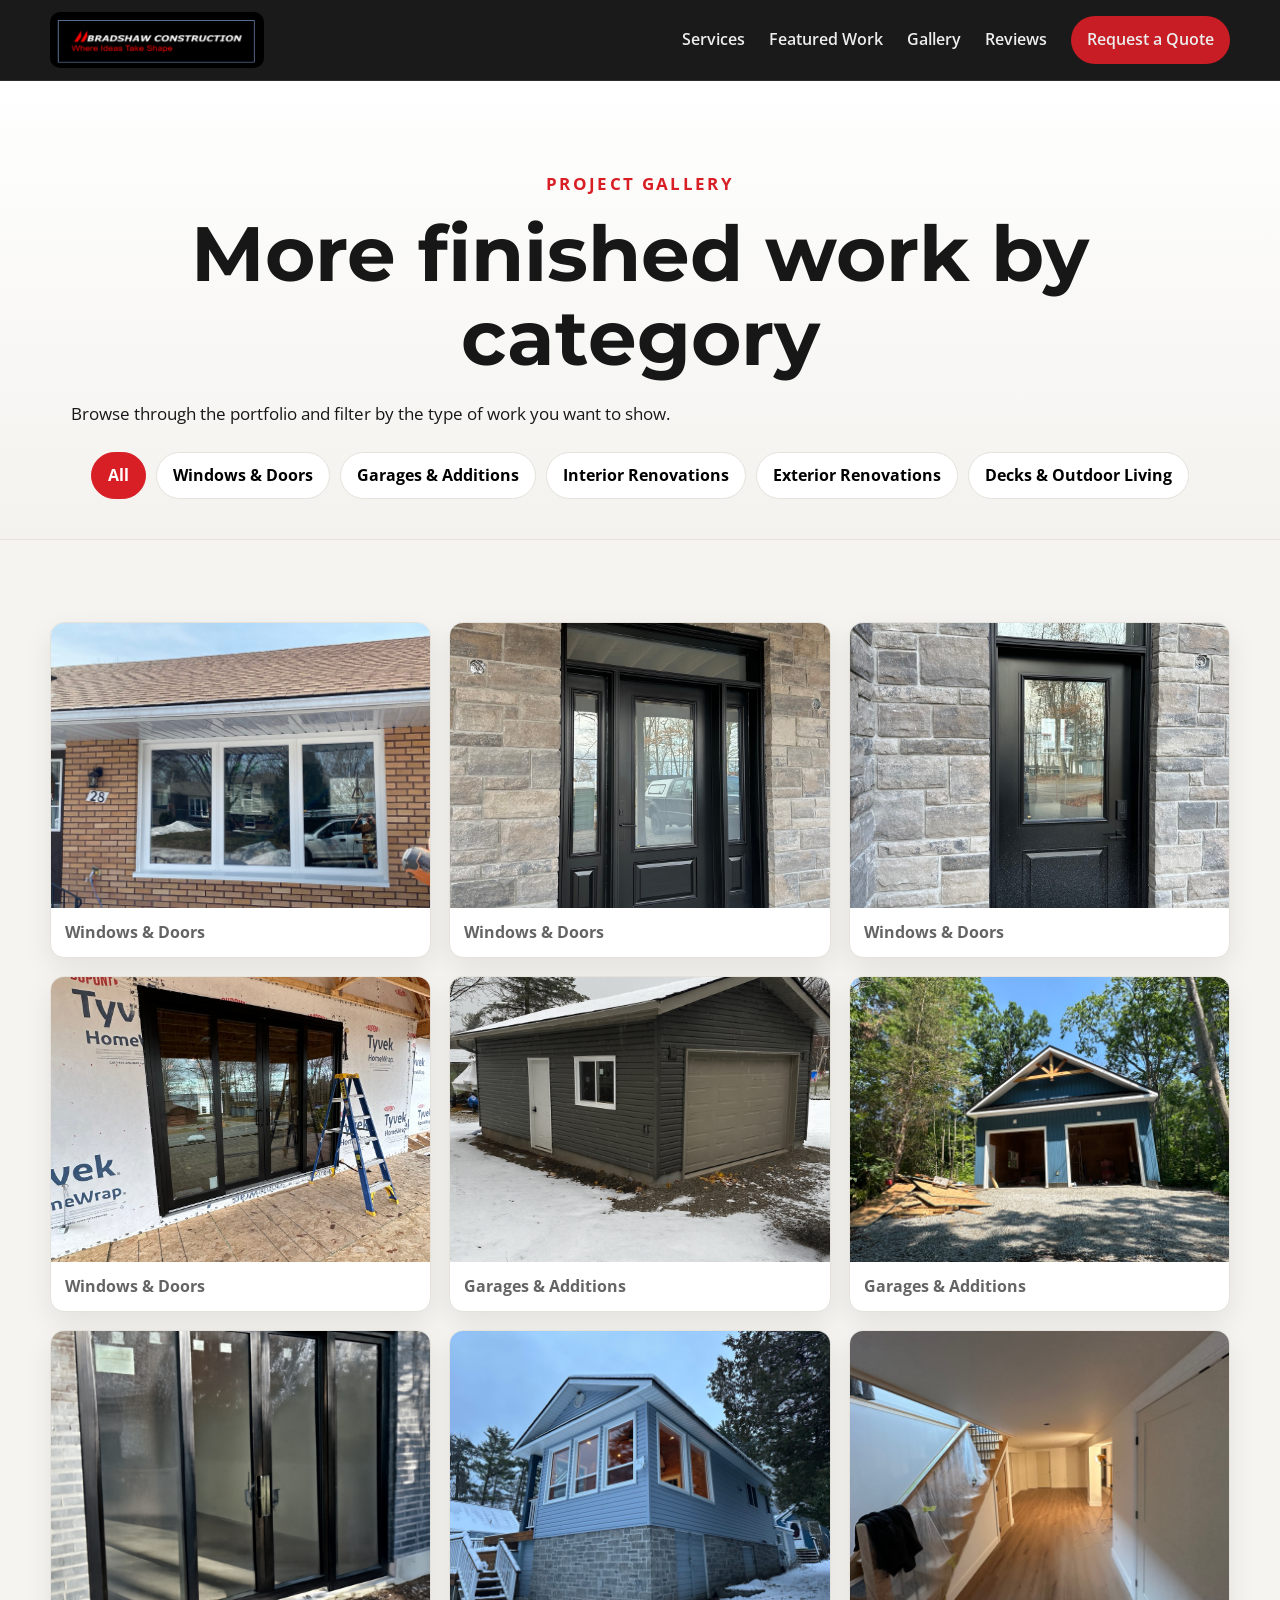
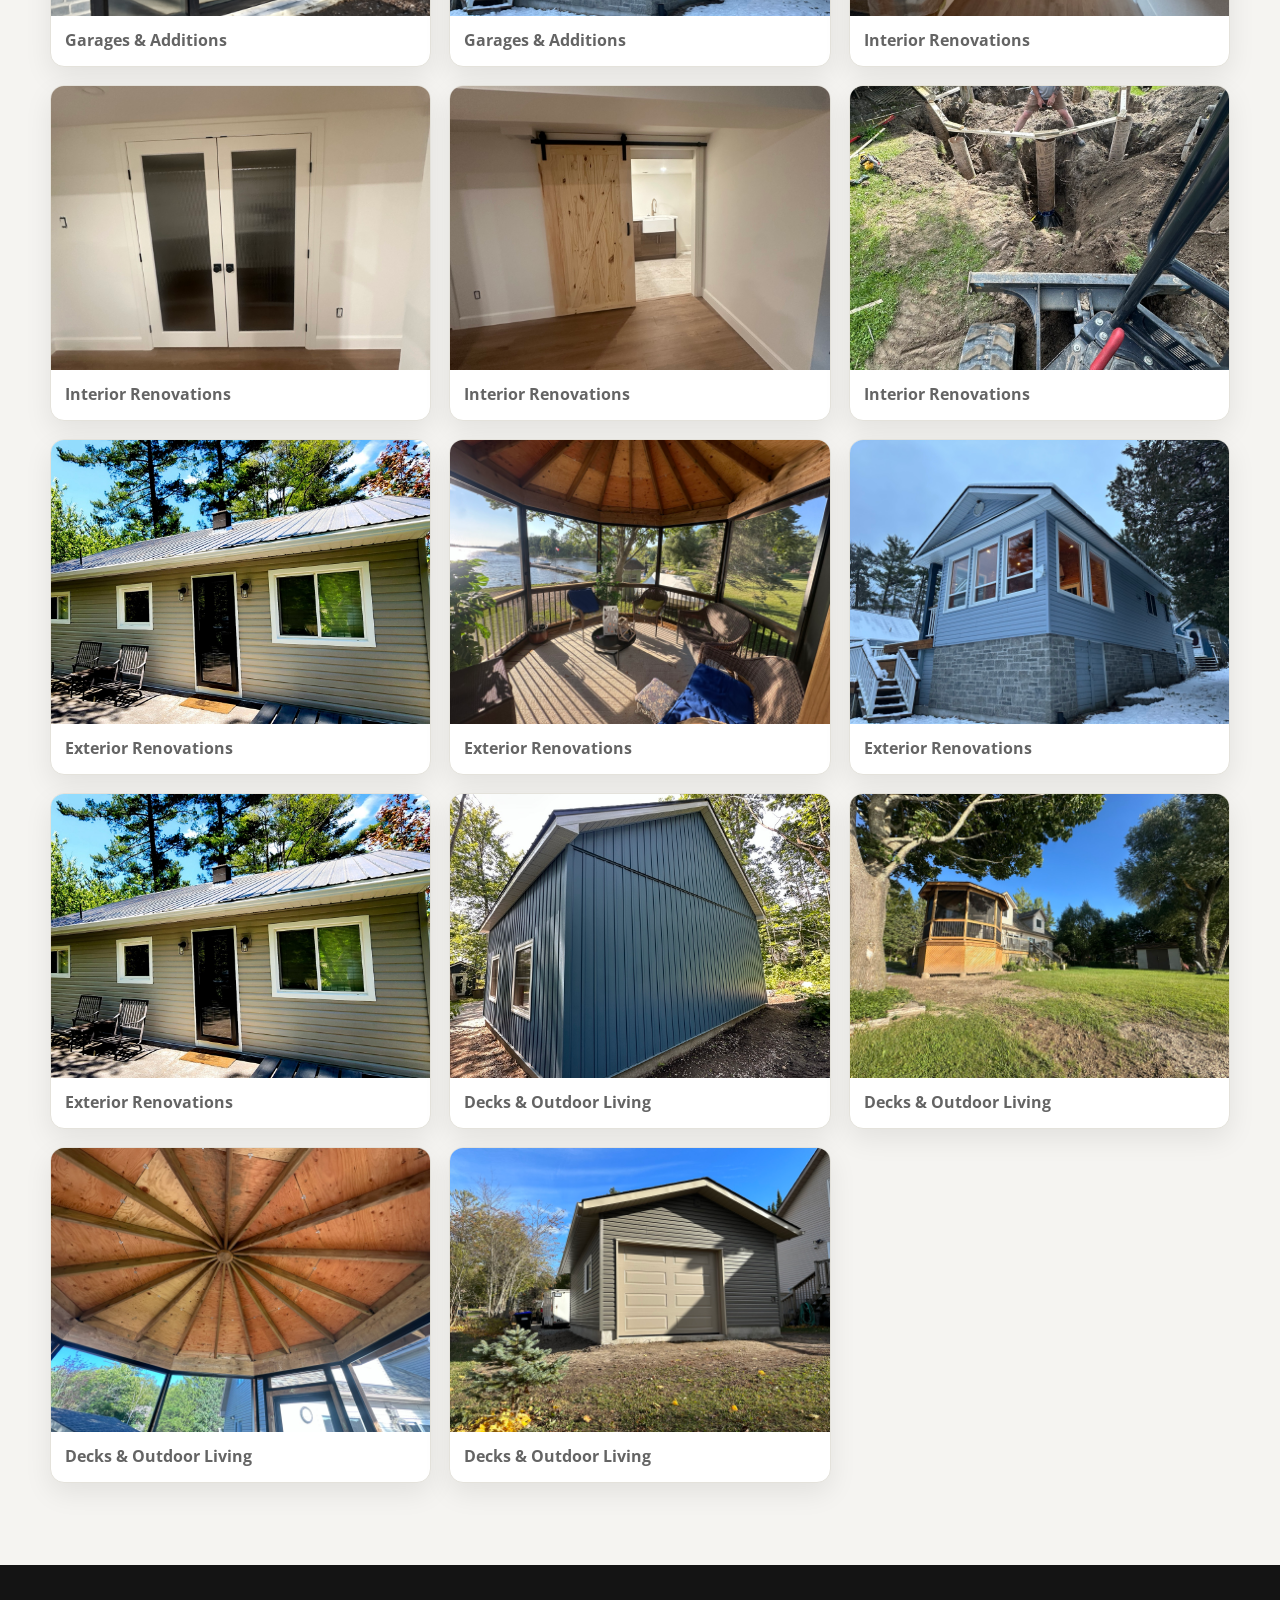
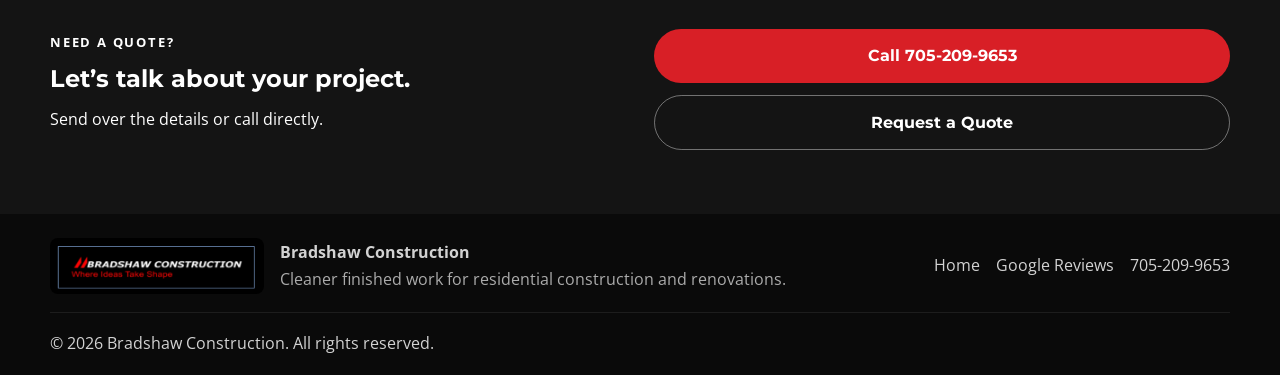
==== gallery.html @ 81f3cb14 "add website files" ====
<!DOCTYPE html>
<html lang="en">
<head>
  <meta charset="UTF-8" />
  <meta name="viewport" content="width=device-width, initial-scale=1.0" />
  <meta name="description" content="Bradshaw Construction photo gallery." />
  <title>Bradshaw Construction | Project Gallery</title>
  <link rel="preconnect" href="https://fonts.googleapis.com">
  <link rel="preconnect" href="https://fonts.gstatic.com" crossorigin>
  <link href="https://fonts.googleapis.com/css2?family=Montserrat:wght@500;600;700;800&family=Open+Sans:wght@400;600;700&display=swap" rel="stylesheet">
  <link rel="stylesheet" href="styles.css" />
</head>
<body>
  <header class="site-header" id="top">
    <div class="container nav-wrap">
      <a class="brand" href="index.html#top" aria-label="Bradshaw Construction home">
        <img src="assets/images/logo_dark.jpg" alt="Bradshaw Construction logo" />
      </a>
      <button class="menu-toggle" aria-label="Toggle menu">☰</button>
      <nav class="nav-links">
        <a href="index.html#services">Services</a>
        <a href="index.html#featured">Featured Work</a>
        <a href="gallery.html">Gallery</a>
        <a href="index.html#reviews">Reviews</a>
        <a href="index.html#contact" class="nav-cta">Request a Quote</a>
      </nav>
    </div>
  </header>

  <main>
    <section class="page-hero">
      <div class="container page-hero-content">
        <p class="eyebrow dark">Project Gallery</p>
        <h1>More finished work by category</h1>
        <p>Browse through the portfolio and filter by the type of work you want to show.</p>
        <div class="filter-bar">
          <button class="filter-btn active" data-filter="all">All</button>
          <button class="filter-btn" data-filter="windows-doors">Windows & Doors</button>
          <button class="filter-btn" data-filter="garages-additions">Garages & Additions</button>
          <button class="filter-btn" data-filter="interior-renovations">Interior Renovations</button>
          <button class="filter-btn" data-filter="exterior-renovations">Exterior Renovations</button>
          <button class="filter-btn" data-filter="decks">Decks & Outdoor Living</button>
        </div>
      </div>
    </section>

    <section class="section gallery-page-section">
      <div class="container">
        <div class="gallery-page-grid">
          <figure class="gallery-card" id="windows-doors" data-category="windows-doors"><img src="assets/images/wd_window.jpg" alt="Window project" /><figcaption>Windows & Doors</figcaption></figure>
          <figure class="gallery-card" data-category="windows-doors"><img src="assets/images/wd_entry.jpg" alt="Entry door project" /><figcaption>Windows & Doors</figcaption></figure>
          <figure class="gallery-card" data-category="windows-doors"><img src="assets/images/wd_side_door.jpg" alt="Side door project" /><figcaption>Windows & Doors</figcaption></figure>
          <figure class="gallery-card" data-category="windows-doors"><img src="assets/images/wd_slider.jpg" alt="Slider door project" /><figcaption>Windows & Doors</figcaption></figure>

          <figure class="gallery-card" id="garages-additions" data-category="garages-additions"><img src="assets/images/ga_garage_snow.jpg" alt="Detached garage in winter" /><figcaption>Garages & Additions</figcaption></figure>
          <figure class="gallery-card" data-category="garages-additions"><img src="assets/images/ga_blue_garage.jpg" alt="Blue garage" /><figcaption>Garages & Additions</figcaption></figure>
          <figure class="gallery-card" data-category="garages-additions"><img src="assets/images/ga_garage_front.jpg" alt="Garage front" /><figcaption>Garages & Additions</figcaption></figure>
          <figure class="gallery-card" data-category="garages-additions"><img src="assets/images/ga_addition.jpg" alt="Finished addition" /><figcaption>Garages & Additions</figcaption></figure>

          <figure class="gallery-card" id="interior-renovations" data-category="interior-renovations"><img src="assets/images/ir_hallway.jpg" alt="Finished hallway" /><figcaption>Interior Renovations</figcaption></figure>
          <figure class="gallery-card" data-category="interior-renovations"><img src="assets/images/ir_understairs.jpg" alt="Understairs detail" /><figcaption>Interior Renovations</figcaption></figure>
          <figure class="gallery-card" data-category="interior-renovations"><img src="assets/images/ir_barn_door.jpg" alt="Barn door" /><figcaption>Interior Renovations</figcaption></figure>
          <figure class="gallery-card" data-category="interior-renovations"><img src="assets/images/ir_french_doors.jpg" alt="French doors" /><figcaption>Interior Renovations</figcaption></figure>

          <figure class="gallery-card" id="exterior-renovations" data-category="exterior-renovations"><img src="assets/images/er_cottage.jpg" alt="Exterior cottage project" /><figcaption>Exterior Renovations</figcaption></figure>
          <figure class="gallery-card" data-category="exterior-renovations"><img src="assets/images/er_lakehouse.jpg" alt="Lakehouse exterior" /><figcaption>Exterior Renovations</figcaption></figure>
          <figure class="gallery-card" data-category="exterior-renovations"><img src="assets/images/er_sunroom.jpg" alt="Sunroom or addition" /><figcaption>Exterior Renovations</figcaption></figure>
          <figure class="gallery-card" data-category="exterior-renovations"><img src="assets/images/er_finished_exterior.jpg" alt="Finished exterior project" /><figcaption>Exterior Renovations</figcaption></figure>

          <figure class="gallery-card" id="decks" data-category="decks"><img src="assets/images/deck_backyard.jpg" alt="Backyard deck" /><figcaption>Decks & Outdoor Living</figcaption></figure>
          <figure class="gallery-card" data-category="decks"><img src="assets/images/deck_gazebo_view.jpg" alt="Gazebo view" /><figcaption>Decks & Outdoor Living</figcaption></figure>
          <figure class="gallery-card" data-category="decks"><img src="assets/images/deck_gazebo_door.jpg" alt="Gazebo detail" /><figcaption>Decks & Outdoor Living</figcaption></figure>
          <figure class="gallery-card" data-category="decks"><img src="assets/images/deck_big_deck.jpg" alt="Large deck" /><figcaption>Decks & Outdoor Living</figcaption></figure>
        </div>
      </div>
    </section>

    <section class="cta-section compact">
      <div class="container contact-grid">
        <div>
          <p class="eyebrow">Need a quote?</p>
          <h2>Let’s talk about your project.</h2>
          <p>Send over the details or call directly.</p>
        </div>
        <div class="cta-card-simple">
          <a class="btn btn-primary full" href="tel:+17052099653">Call 705-209-9653</a>
          <a class="btn btn-outline full dark-outline" href="index.html#contact">Request a Quote</a>
        </div>
      </div>
    </section>
  </main>

  <div class="lightbox" id="lightbox" aria-hidden="true">
    <button class="lightbox-close" aria-label="Close image">×</button>
    <img class="lightbox-image" src="" alt="Expanded gallery image" />
  </div>

  <footer>
    <div class="container footer-wrap">
      <div class="footer-branding">
        <img class="footer-logo" src="assets/images/logo_dark.jpg" alt="Bradshaw Construction logo" />
        <div>
          <strong>Bradshaw Construction</strong>
          <p>Cleaner finished work for residential construction and renovations.</p>
        </div>
      </div>
      <div class="footer-links">
        <a href="index.html">Home</a>
        <a target="_blank" rel="noopener" href="https://g.page/r/CT6-8Oa7qsk0EAE/review">Google Reviews</a>
        <a href="tel:+17052099653">705-209-9653</a>
      </div>
    </div>
    <div class="container footer-bottom">
      <p>© <span id="year"></span> Bradshaw Construction. All rights reserved.</p>
    </div>
  </footer>

  <script src="script.js"></script>
</body>
</html>
---- styles.css ----
:root {
  --bg: #f5f4f1;
  --surface: #ffffff;
  --surface-2: #f0efeb;
  --text: #171717;
  --muted: #646464;
  --dark: #111111;
  --red: #d81f26;
  --line: #e4e2db;
  --white: #ffffff;
  --shadow: 0 14px 35px rgba(0, 0, 0, 0.10);
  --shadow-soft: 0 10px 28px rgba(0, 0, 0, 0.08);
  --radius: 18px;
  --radius-sm: 14px;
}

* { box-sizing: border-box; }
html { scroll-behavior: smooth; }
body {
  margin: 0;
  font-family: 'Open Sans', sans-serif;
  color: var(--text);
  background: var(--bg);
  line-height: 1.6;
}
img { max-width: 100%; display: block; }
a { color: inherit; text-decoration: none; }
h1, h2, h3, h4 {
  font-family: 'Montserrat', sans-serif;
  line-height: 1.1;
  margin: 0 0 14px;
}
p { margin: 0 0 14px; }
.container {
  width: min(1180px, calc(100% - 32px));
  margin: 0 auto;
}
.site-header {
  position: sticky;
  top: 0;
  z-index: 20;
  background: rgba(12, 12, 12, 0.94);
  backdrop-filter: blur(10px);
  border-bottom: 1px solid rgba(255,255,255,0.08);
}
.nav-wrap {
  display: flex;
  align-items: center;
  justify-content: space-between;
  gap: 20px;
  padding: 12px 0;
}
.brand img {
  height: 56px;
  width: auto;
  border-radius: 10px;
}
.nav-links {
  display: flex;
  align-items: center;
  gap: 24px;
  color: #fff;
  font-weight: 600;
}
.nav-links a { opacity: 0.92; }
.nav-links a:hover { opacity: 1; }
.nav-cta {
  padding: 11px 16px;
  background: var(--red);
  border-radius: 999px;
}
.menu-toggle {
  display: none;
  background: transparent;
  border: 1px solid rgba(255,255,255,.25);
  color: #fff;
  border-radius: 10px;
  padding: 8px 10px;
  font-size: 20px;
}
.hero {
  position: relative;
  color: #fff;
  display: grid;
  align-items: center;
}
.premium-hero {
  min-height: 88vh;
  background: url('assets/images/hero_deck.jpg') center center / cover no-repeat;
}
.hero-overlay {
  position: absolute;
  inset: 0;
  background: linear-gradient(96deg, rgba(0,0,0,.84) 0%, rgba(0,0,0,.62) 46%, rgba(0,0,0,.28) 100%);
}
.hero-grid {
  position: relative;
  z-index: 1;
  padding: 90px 0;
}
.hero-grid.two-col {
  display: grid;
  grid-template-columns: 1.2fr .8fr;
  gap: 34px;
  align-items: center;
}
.hero-copy {
  max-width: 680px;
}
.eyebrow {
  display: inline-block;
  letter-spacing: 0.14em;
  text-transform: uppercase;
  font-size: 0.8rem;
  font-weight: 700;
  margin-bottom: 14px;
}
.eyebrow.dark { color: var(--red); }
.hero h1,
.page-hero h1 {
  font-size: clamp(2.7rem, 6vw, 5.2rem);
  margin-bottom: 20px;
}
.hero p,
.page-hero p {
  font-size: 1.05rem;
  max-width: 640px;
}
.hero-actions {
  display: flex;
  flex-wrap: wrap;
  gap: 14px;
  margin: 28px 0;
}
.hero-points {
  display: flex;
  flex-wrap: wrap;
  gap: 10px;
}
.hero-points span {
  border: 1px solid rgba(255,255,255,.22);
  background: rgba(255,255,255,.08);
  padding: 8px 12px;
  border-radius: 999px;
  font-size: 0.92rem;
}
.glass-card {
  background: rgba(255,255,255,.11);
  border: 1px solid rgba(255,255,255,.18);
  border-radius: var(--radius);
  padding: 26px;
  backdrop-filter: blur(8px);
  box-shadow: var(--shadow);
}
.glass-card.light {
  background: #fff;
  color: var(--text);
  border-color: var(--line);
  backdrop-filter: none;
}
.hero-panel h3 {
  font-size: 1.4rem;
  margin-bottom: 18px;
}
.check-list {
  list-style: none;
  padding: 0;
  margin: 0 0 22px;
}
.check-list li {
  position: relative;
  padding-left: 18px;
  margin-bottom: 10px;
}
.check-list li::before {
  content: '•';
  position: absolute;
  left: 0;
  top: 0;
  color: var(--red);
  font-size: 1.2rem;
  line-height: 1;
}
.hero-panel-callout {
  padding-top: 18px;
  border-top: 1px solid rgba(255,255,255,.2);
}
.hero-panel-callout p:last-child { margin-bottom: 0; }
.btn {
  display: inline-flex;
  align-items: center;
  justify-content: center;
  padding: 14px 22px;
  border-radius: 999px;
  font-weight: 700;
  font-family: 'Montserrat', sans-serif;
  transition: transform .2s ease, opacity .2s ease, background .2s ease;
}
.btn:hover { transform: translateY(-1px); }
.btn-primary { background: var(--red); color: var(--white); }
.btn-secondary {
  background: rgba(255,255,255,.12);
  color: #fff;
  border: 1px solid rgba(255,255,255,.25);
}
.btn-outline {
  background: transparent;
  color: var(--text);
  border: 1px solid var(--line);
}
.dark-outline {
  border-color: rgba(255,255,255,.4);
  color: #fff;
}
.full { width: 100%; }
.text-link {
  color: var(--red);
  font-weight: 700;
}
.trust-strip {
  background: #fff;
  border-bottom: 1px solid var(--line);
}
.trust-grid {
  display: grid;
  grid-template-columns: repeat(4, 1fr);
  gap: 18px;
  padding: 22px 0;
}
.trust-grid div {
  display: flex;
  flex-direction: column;
  gap: 4px;
  text-align: center;
}
.trust-grid strong {
  font-family: 'Montserrat', sans-serif;
  font-size: 1rem;
}
.trust-grid span { color: var(--muted); font-size: 0.95rem; }
.section { padding: 82px 0; }
.alt-section { background: var(--surface-2); }
.section-heading { margin-bottom: 36px; }
.section-heading.center { text-align: center; }
.section-heading.narrow { max-width: 760px; margin-left: auto; margin-right: auto; }
.section-heading h2 { font-size: clamp(2rem, 4vw, 3rem); }
.section-heading p:last-child { color: var(--muted); }
.showcase-grid {
  display: grid;
  grid-template-columns: 1fr 1fr;
  gap: 18px;
}
.feature-tile {
  position: relative;
  overflow: hidden;
  border-radius: var(--radius);
  min-height: 280px;
  box-shadow: var(--shadow);
}
.feature-tile.tall { min-height: 420px; }
.feature-tile img {
  width: 100%;
  height: 100%;
  object-fit: cover;
}
.feature-tile::after {
  content: '';
  position: absolute;
  inset: 0;
  background: linear-gradient(180deg, rgba(0,0,0,.08), rgba(0,0,0,.62));
}
.feature-tile figcaption {
  position: absolute;
  left: 18px;
  bottom: 16px;
  z-index: 1;
  color: #fff;
  font-family: 'Montserrat', sans-serif;
  font-weight: 700;
  font-size: 1.05rem;
}
.service-grid {
  display: grid;
  grid-template-columns: repeat(5, 1fr);
  gap: 18px;
}
.service-card {
  background: #fff;
  border-radius: var(--radius);
  padding: 24px;
  border: 1px solid var(--line);
  box-shadow: var(--shadow-soft);
}
.service-card h3 { font-size: 1.15rem; margin-bottom: 10px; }
.service-card p { color: var(--muted); font-size: 0.96rem; }
.category-block {
  display: grid;
  grid-template-columns: 280px 1fr;
  gap: 28px;
  align-items: start;
  margin-bottom: 42px;
}
.category-block.reverse { grid-template-columns: 1fr 280px; }
.category-block.reverse .category-text { order: 2; }
.category-block.reverse .gallery { order: 1; }
.category-text {
  position: sticky;
  top: 96px;
}
.category-text h3 { font-size: 1.8rem; }
.category-text p:last-of-type { color: var(--muted); }
.gallery {
  display: grid;
  gap: 18px;
}
.gallery.four-up { grid-template-columns: repeat(2, 1fr); }
.gallery.three-up { grid-template-columns: repeat(3, 1fr); }
.gallery figure {
  margin: 0;
  overflow: hidden;
  border-radius: var(--radius);
  background: #fff;
  box-shadow: var(--shadow-soft);
  border: 1px solid var(--line);
  aspect-ratio: 4 / 3;
}
.gallery img {
  width: 100%;
  height: 100%;
  object-fit: cover;
}
.review-callout {
  display: grid;
  grid-template-columns: 1.2fr .8fr;
  gap: 20px;
  margin-bottom: 24px;
}
.review-main,
.review-side {
  background: #fff;
  border-radius: var(--radius);
  padding: 28px;
  border: 1px solid var(--line);
  box-shadow: var(--shadow-soft);
}
.review-label {
  font-size: .8rem;
  letter-spacing: .1em;
  text-transform: uppercase;
  color: var(--red);
  font-weight: 700;
}
.review-link {
  font-family: 'Montserrat', sans-serif;
  font-size: 1.1rem;
  word-break: break-all;
}
.testimonial-grid {
  display: grid;
  grid-template-columns: repeat(3, 1fr);
  gap: 18px;
}
.testimonial-card {
  background: #fff;
  border-radius: var(--radius);
  padding: 24px;
  border: 1px solid var(--line);
  box-shadow: var(--shadow-soft);
}
.stars {
  color: #e0a800;
  font-size: 1.1rem;
  letter-spacing: .06em;
}
.about-grid {
  display: grid;
  grid-template-columns: 1.2fr .8fr;
  gap: 28px;
  align-items: start;
}
.about-box {
  background: #141414;
  color: #fff;
  border-radius: var(--radius);
  padding: 28px;
  box-shadow: var(--shadow);
}
.about-box ul {
  padding-left: 18px;
  margin: 18px 0 0;
}
.about-box li { margin-bottom: 10px; }
.cta-section {
  background: #141414;
  color: #fff;
  padding: 82px 0;
}
.cta-section.compact { padding: 64px 0; }
.contact-grid {
  display: grid;
  grid-template-columns: 1fr 1fr;
  gap: 28px;
  align-items: start;
}
.contact-info {
  display: flex;
  flex-direction: column;
  gap: 8px;
  margin-top: 22px;
}
.contact-info a {
  color: #fff;
  font-weight: 700;
  font-size: 1.05rem;
}
.quote-form {
  background: #fff;
  color: var(--text);
  border-radius: var(--radius);
  padding: 26px;
  box-shadow: var(--shadow);
}
.quote-form label {
  display: block;
  font-weight: 700;
  margin-bottom: 14px;
}
.quote-form input,
.quote-form select,
.quote-form textarea {
  width: 100%;
  margin-top: 6px;
  padding: 13px 14px;
  border-radius: 12px;
  border: 1px solid #d6d6d6;
  font: inherit;
}
.quote-form small {
  display: block;
  color: var(--muted);
  margin-top: 14px;
}
.page-hero {
  background: linear-gradient(180deg, #ffffff 0%, #f3f2ee 100%);
  padding: 90px 0 40px;
  border-bottom: 1px solid var(--line);
}
.page-hero-content { text-align: center; }
.filter-bar {
  display: flex;
  flex-wrap: wrap;
  justify-content: center;
  gap: 10px;
  margin-top: 24px;
}
.filter-btn {
  border: 1px solid var(--line);
  background: #fff;
  border-radius: 999px;
  padding: 10px 16px;
  font: inherit;
  font-weight: 700;
  cursor: pointer;
}
.filter-btn.active {
  background: var(--red);
  border-color: var(--red);
  color: #fff;
}
.gallery-page-grid {
  display: grid;
  grid-template-columns: repeat(3, 1fr);
  gap: 18px;
}
.gallery-card {
  margin: 0;
  background: #fff;
  border: 1px solid var(--line);
  border-radius: var(--radius-sm);
  box-shadow: var(--shadow-soft);
  overflow: hidden;
  cursor: pointer;
  transition: transform .2s ease, opacity .2s ease;
}
.gallery-card:hover { transform: translateY(-2px); }
.gallery-card.hidden { display: none; }
.gallery-card img {
  width: 100%;
  aspect-ratio: 4 / 3;
  object-fit: cover;
}
.gallery-card figcaption {
  padding: 12px 14px;
  font-weight: 700;
  color: var(--muted);
}
.cta-card-simple {
  display: grid;
  gap: 12px;
}
footer {
  background: #0a0a0a;
  color: rgba(255,255,255,.82);
  padding: 24px 0 18px;
}
.footer-wrap {
  display: flex;
  align-items: center;
  justify-content: space-between;
  gap: 18px;
}
.footer-branding {
  display: flex;
  align-items: center;
  gap: 16px;
}
.footer-branding strong {
  display: block;
  margin-bottom: 2px;
}
.footer-branding p { margin: 0; color: rgba(255,255,255,.66); }
.footer-links {
  display: flex;
  align-items: center;
  flex-wrap: wrap;
  gap: 16px;
}
.footer-logo {
  height: 56px;
  width: auto;
  border-radius: 8px;
}
.footer-bottom {
  border-top: 1px solid rgba(255,255,255,.08);
  margin-top: 18px;
  padding-top: 18px;
}
.footer-bottom p { margin: 0; }
.lightbox {
  position: fixed;
  inset: 0;
  background: rgba(0,0,0,.82);
  display: none;
  align-items: center;
  justify-content: center;
  padding: 24px;
  z-index: 50;
}
.lightbox.open { display: flex; }
.lightbox-image {
  max-width: min(1200px, 92vw);
  max-height: 88vh;
  border-radius: 14px;
  box-shadow: var(--shadow);
}
.lightbox-close {
  position: absolute;
  top: 18px;
  right: 22px;
  background: transparent;
  border: none;
  color: #fff;
  font-size: 42px;
  cursor: pointer;
}
@media (max-width: 1080px) {
  .service-grid { grid-template-columns: repeat(2, 1fr); }
  .hero-grid.two-col,
  .category-block,
  .category-block.reverse,
  .review-callout,
  .about-grid,
  .contact-grid { grid-template-columns: 1fr; }
  .category-block.reverse .category-text,
  .category-block.reverse .gallery { order: initial; }
  .category-text { position: static; }
  .gallery.three-up,
  .gallery-page-grid { grid-template-columns: repeat(2, 1fr); }
}
@media (max-width: 860px) {
  .menu-toggle { display: inline-flex; }
  .nav-links {
    display: none;
    position: absolute;
    top: 78px;
    right: 16px;
    background: #111;
    border: 1px solid rgba(255,255,255,.1);
    border-radius: 14px;
    padding: 16px;
    flex-direction: column;
    align-items: flex-start;
    min-width: 220px;
  }
  .nav-links.open { display: flex; }
  .trust-grid,
  .testimonial-grid,
  .showcase-grid { grid-template-columns: 1fr; }
  .feature-tile,
  .feature-tile.tall { min-height: 260px; }
}
@media (max-width: 640px) {
  .brand img, .footer-logo { height: 46px; }
  .premium-hero { min-height: 78vh; }
  .hero-grid { padding: 64px 0; }
  .service-grid,
  .gallery.four-up,
  .gallery.three-up,
  .gallery-page-grid { grid-template-columns: 1fr; }
  .section { padding: 64px 0; }
  .footer-wrap,
  .footer-branding { flex-direction: column; text-align: center; }
  .footer-links { justify-content: center; }
}

.before-after-section { background: #fff; }
.before-after-grid { display: grid; grid-template-columns: repeat(2, 1fr); gap: 22px; }
.before-after-card { background: var(--surface); border: 1px solid var(--line); border-radius: var(--radius); overflow: hidden; box-shadow: var(--shadow-soft); }
.ba-images { display: grid; grid-template-columns: 1fr 1fr; gap: 2px; background: var(--line); }
.ba-images figure { margin: 0; position: relative; aspect-ratio: 4 / 3; overflow: hidden; background: #ddd; }
.ba-images img { width: 100%; height: 100%; object-fit: cover; }
.ba-images span { position: absolute; top: 12px; left: 12px; z-index: 2; background: rgba(0,0,0,.72); color: #fff; padding: 6px 9px; border-radius: 999px; font-size: .72rem; font-weight: 700; }
.ba-copy { padding: 22px; }
.ba-copy p { color: var(--muted); margin-bottom: 0; }
.service-area-section { background: linear-gradient(180deg,#f5f4f1,#eceae4); }
.service-area-grid { display: grid; grid-template-columns: 1.15fr .85fr; gap: 28px; align-items: center; }
.service-area-grid h2 { font-size: clamp(2rem,4vw,3rem); }
.service-area-actions { display: flex; flex-wrap: wrap; gap: 12px; margin-top: 22px; }
.service-area-card { background: #141414; color: #fff; border-radius: var(--radius); padding: 28px; box-shadow: var(--shadow); }
.area-chips { display: flex; flex-wrap: wrap; gap: 10px; margin-top: 18px; }
.area-chips span { border: 1px solid rgba(255,255,255,.16); background: rgba(255,255,255,.08); padding: 9px 12px; border-radius: 999px; }
@media (max-width: 900px) { .before-after-grid, .service-area-grid { grid-template-columns: 1fr; } }
@media (max-width: 640px) { .ba-images { grid-template-columns: 1fr; } }
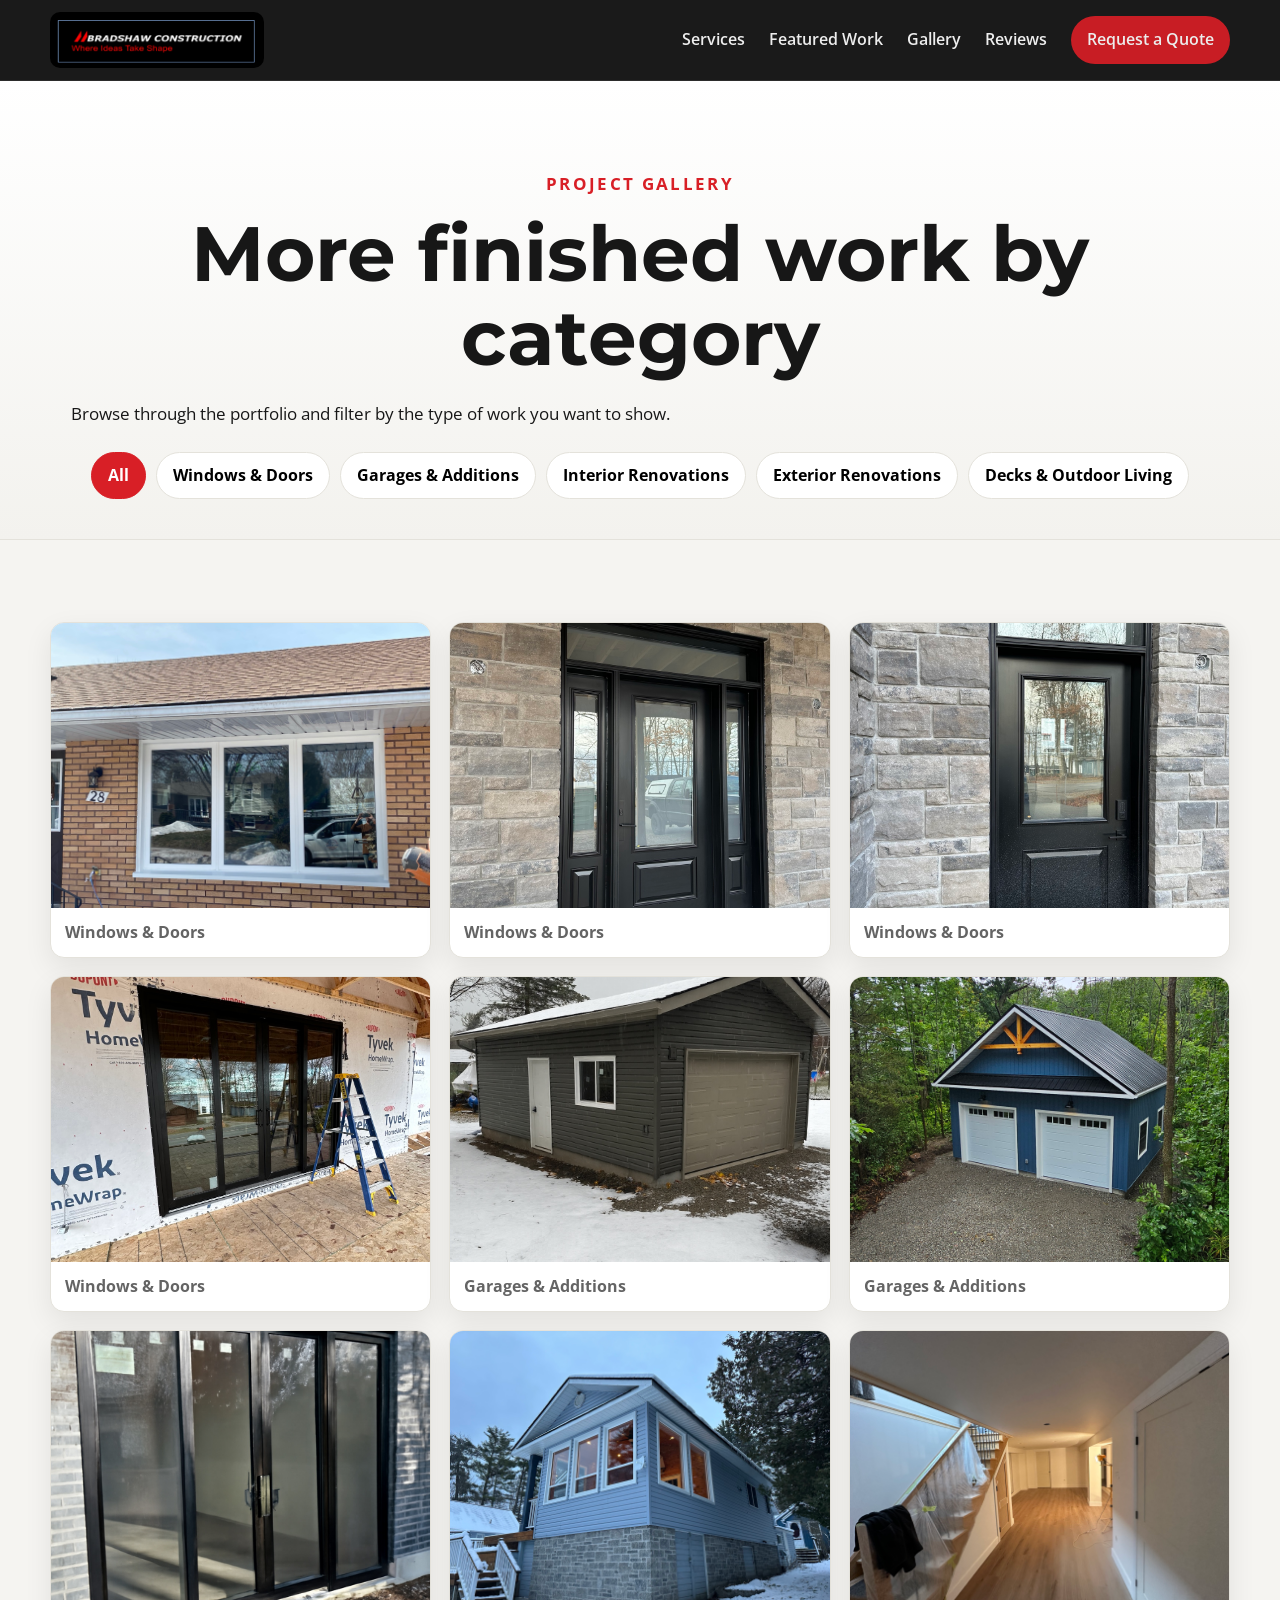
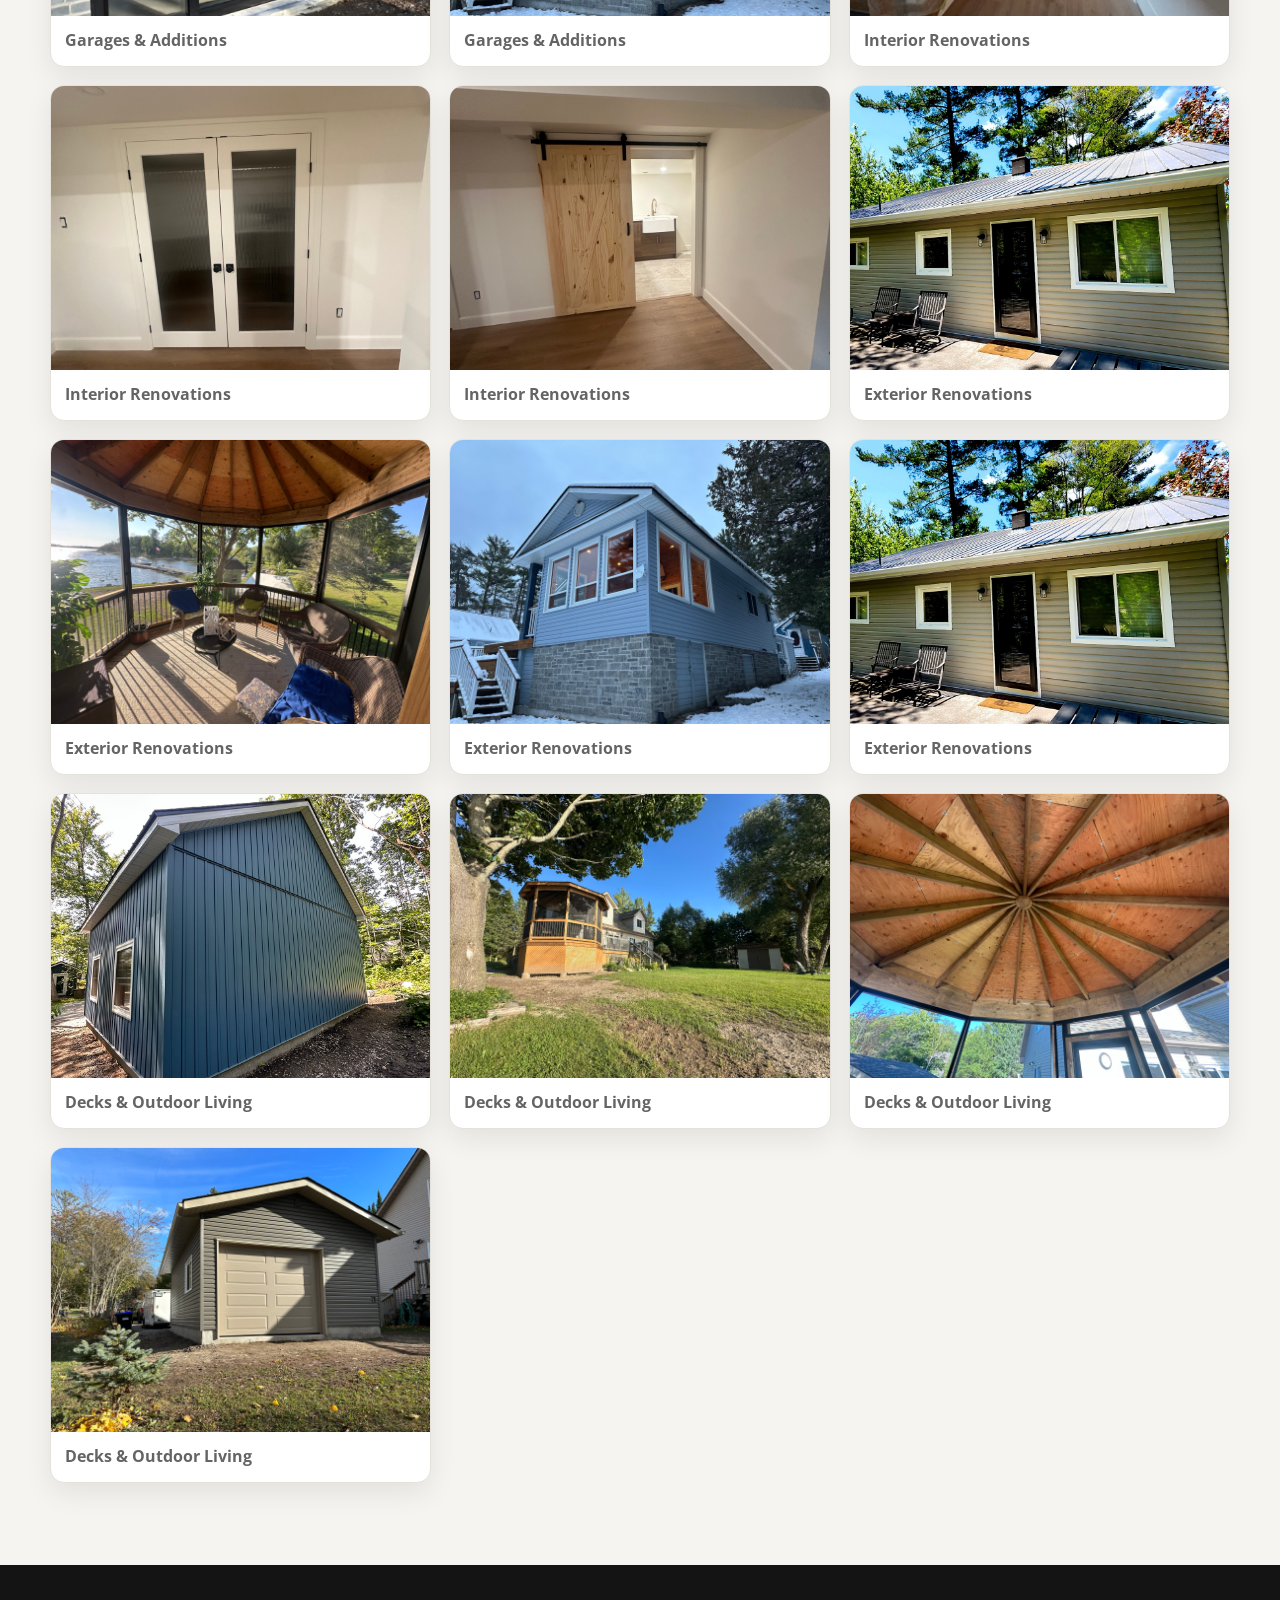
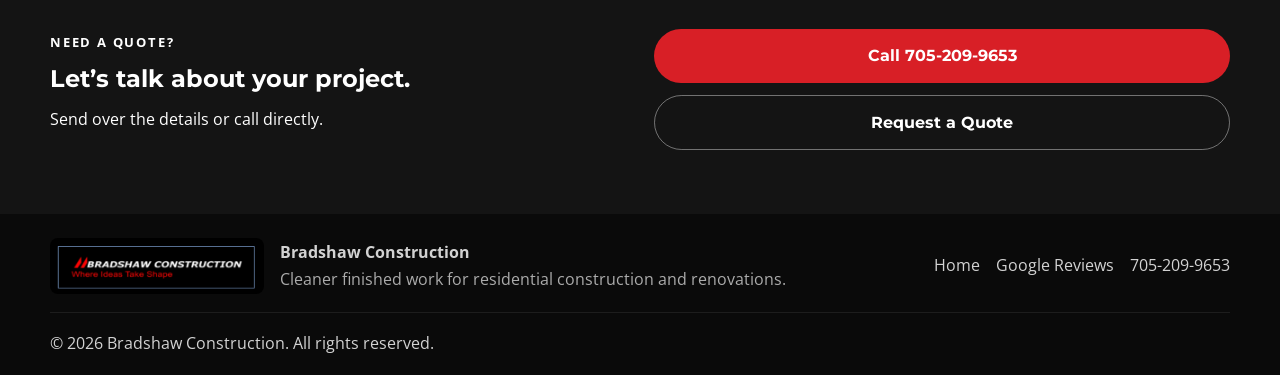
==== commit edb23d40: "Remove gazebo excavation photo from interior renovations" ====
--- a/gallery.html
+++ b/gallery.html
@@ -60,7 +60,6 @@
           <figure class="gallery-card" id="interior-renovations" data-category="interior-renovations"><img src="assets/images/ir_hallway.jpg" alt="Finished hallway" /><figcaption>Interior Renovations</figcaption></figure>
           <figure class="gallery-card" data-category="interior-renovations"><img src="assets/images/ir_understairs.jpg" alt="Understairs detail" /><figcaption>Interior Renovations</figcaption></figure>
           <figure class="gallery-card" data-category="interior-renovations"><img src="assets/images/ir_barn_door.jpg" alt="Barn door" /><figcaption>Interior Renovations</figcaption></figure>
-          <figure class="gallery-card" data-category="interior-renovations"><img src="assets/images/ir_french_doors.jpg" alt="French doors" /><figcaption>Interior Renovations</figcaption></figure>
 
           <figure class="gallery-card" id="exterior-renovations" data-category="exterior-renovations"><img src="assets/images/er_cottage.jpg" alt="Exterior cottage project" /><figcaption>Exterior Renovations</figcaption></figure>
           <figure class="gallery-card" data-category="exterior-renovations"><img src="assets/images/er_lakehouse.jpg" alt="Lakehouse exterior" /><figcaption>Exterior Renovations</figcaption></figure>
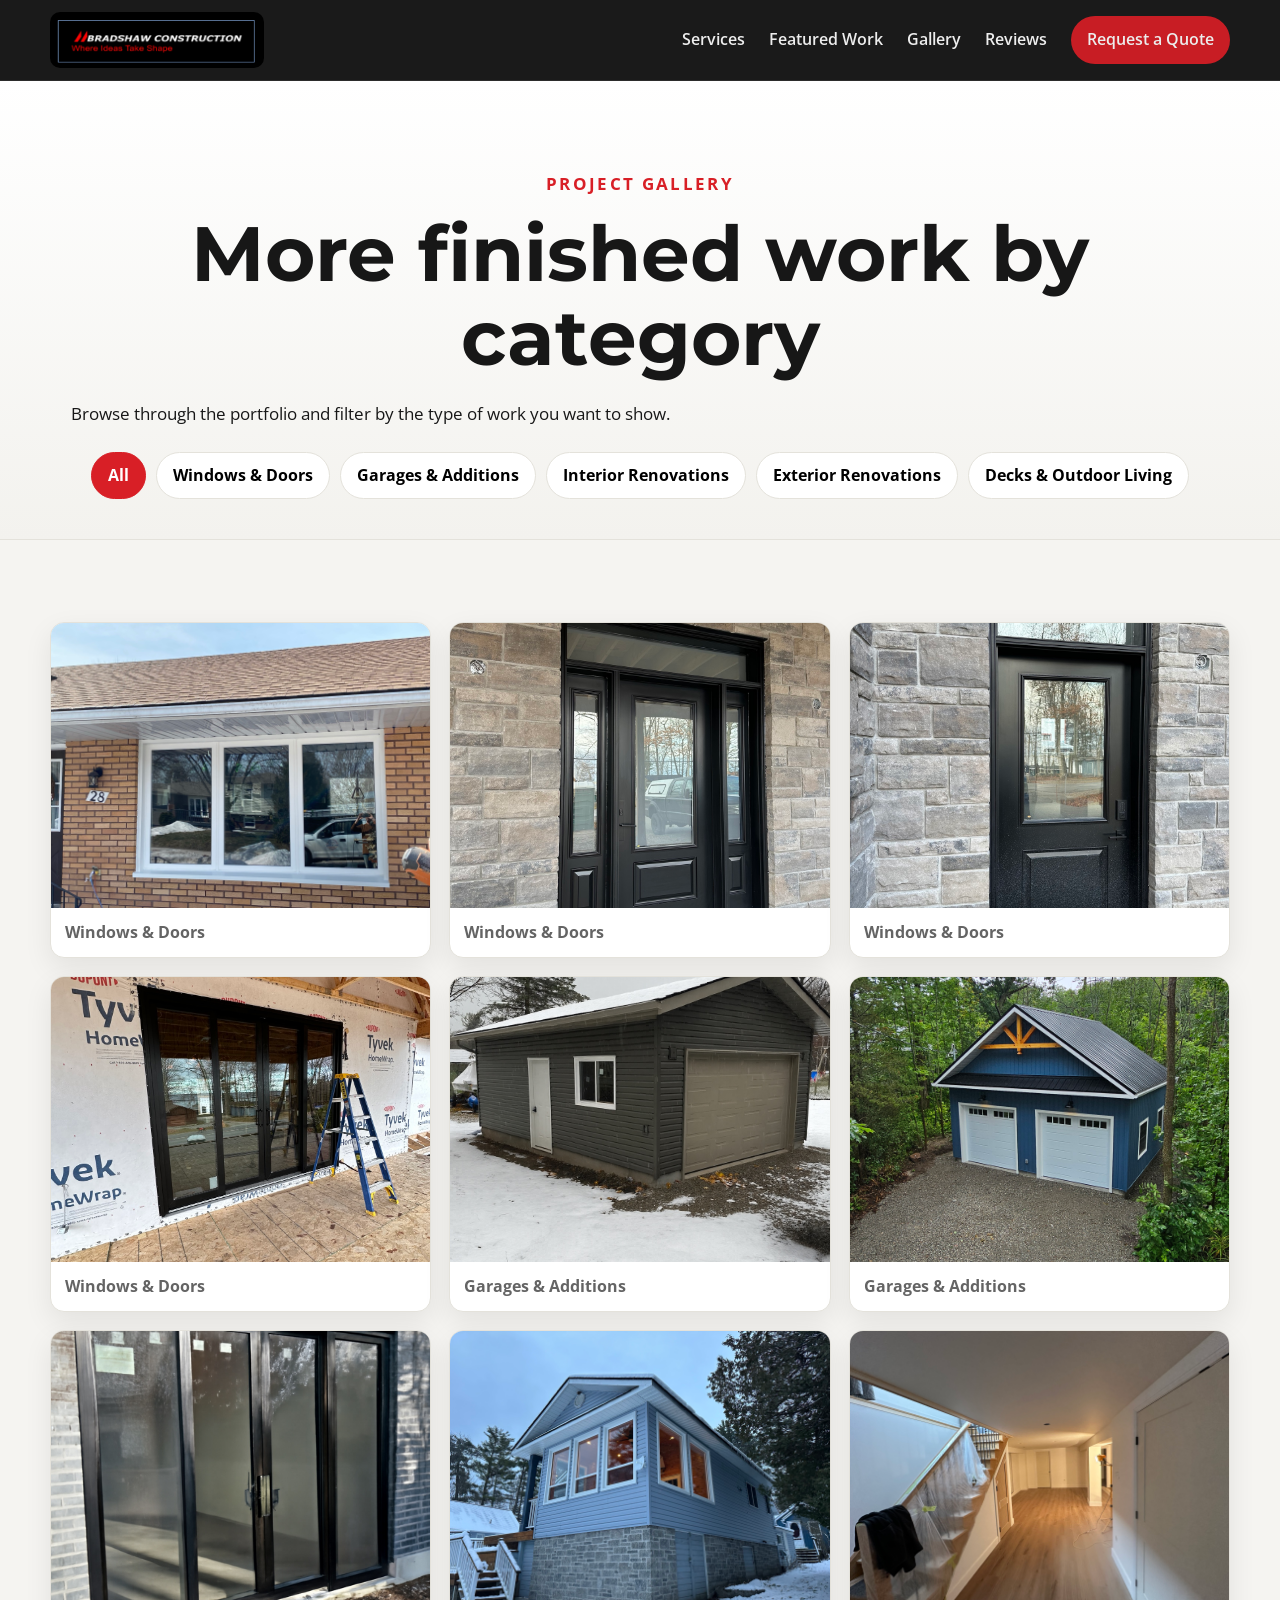
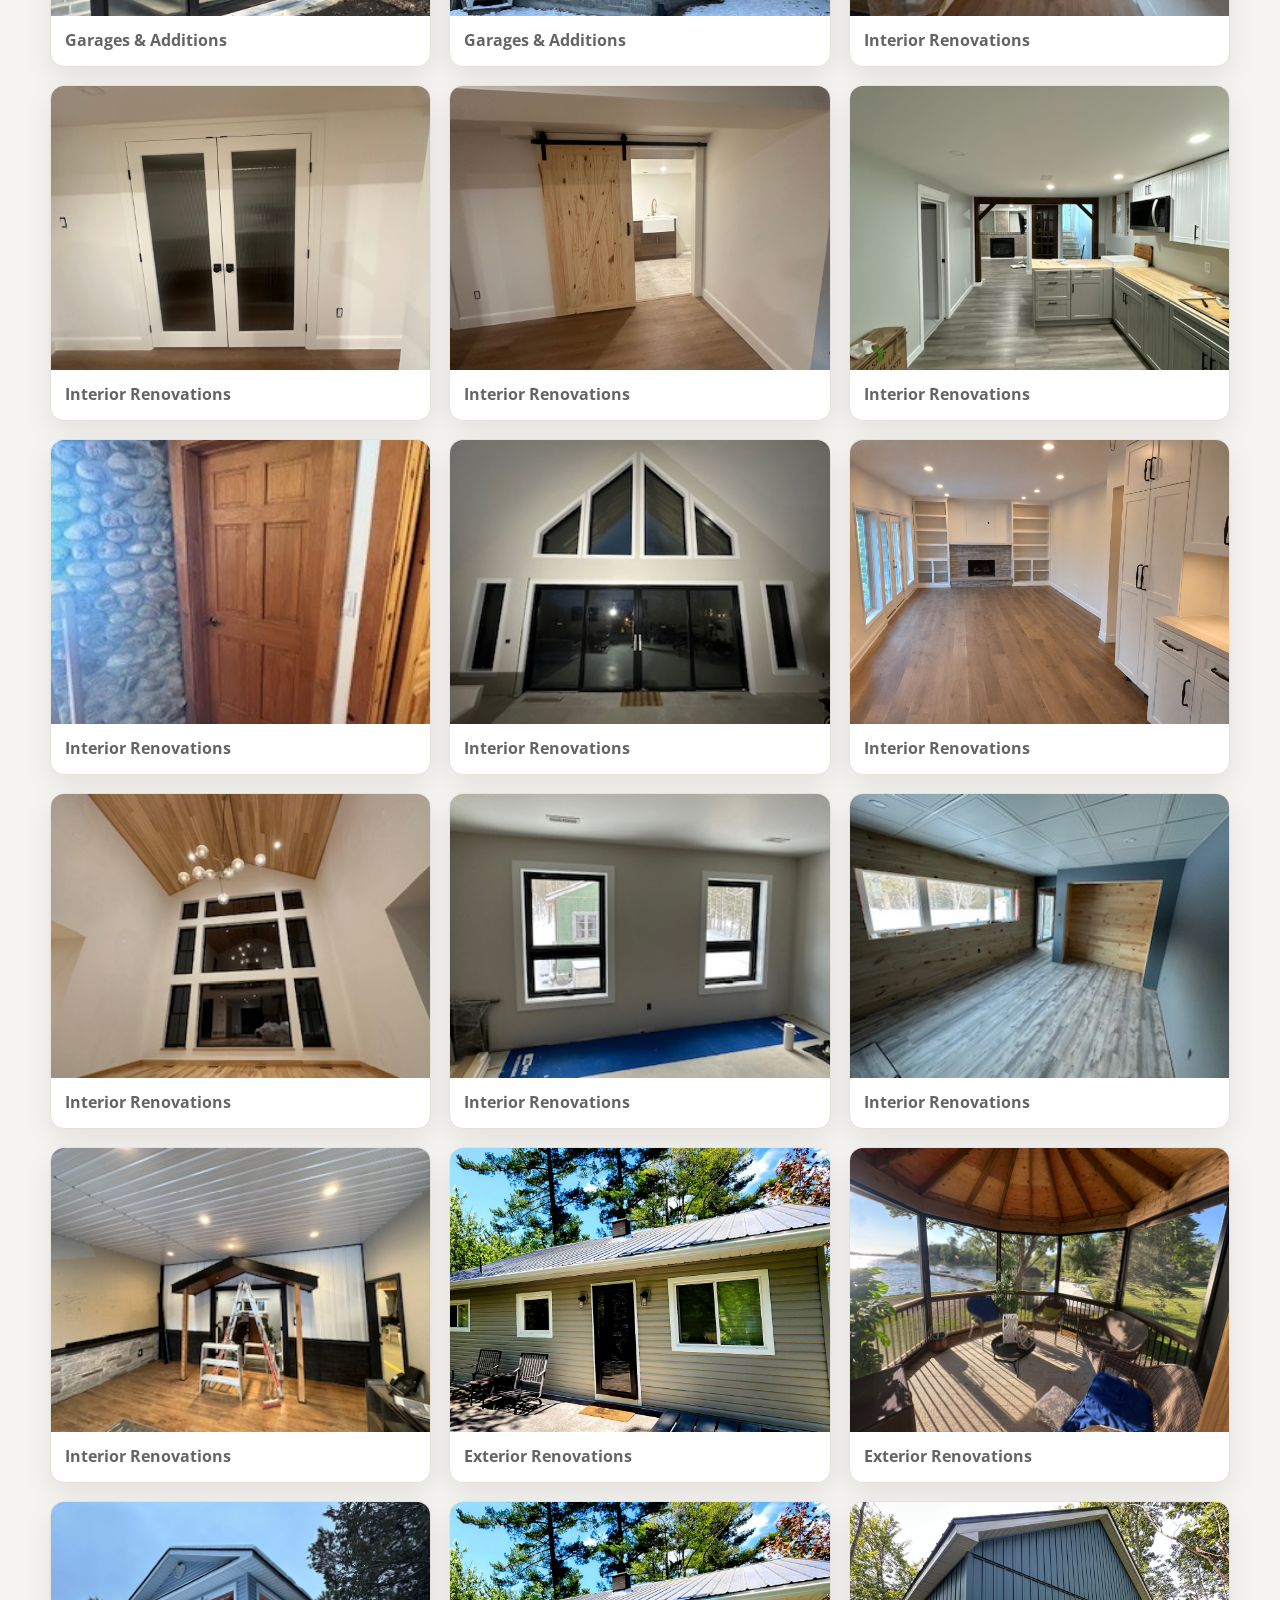
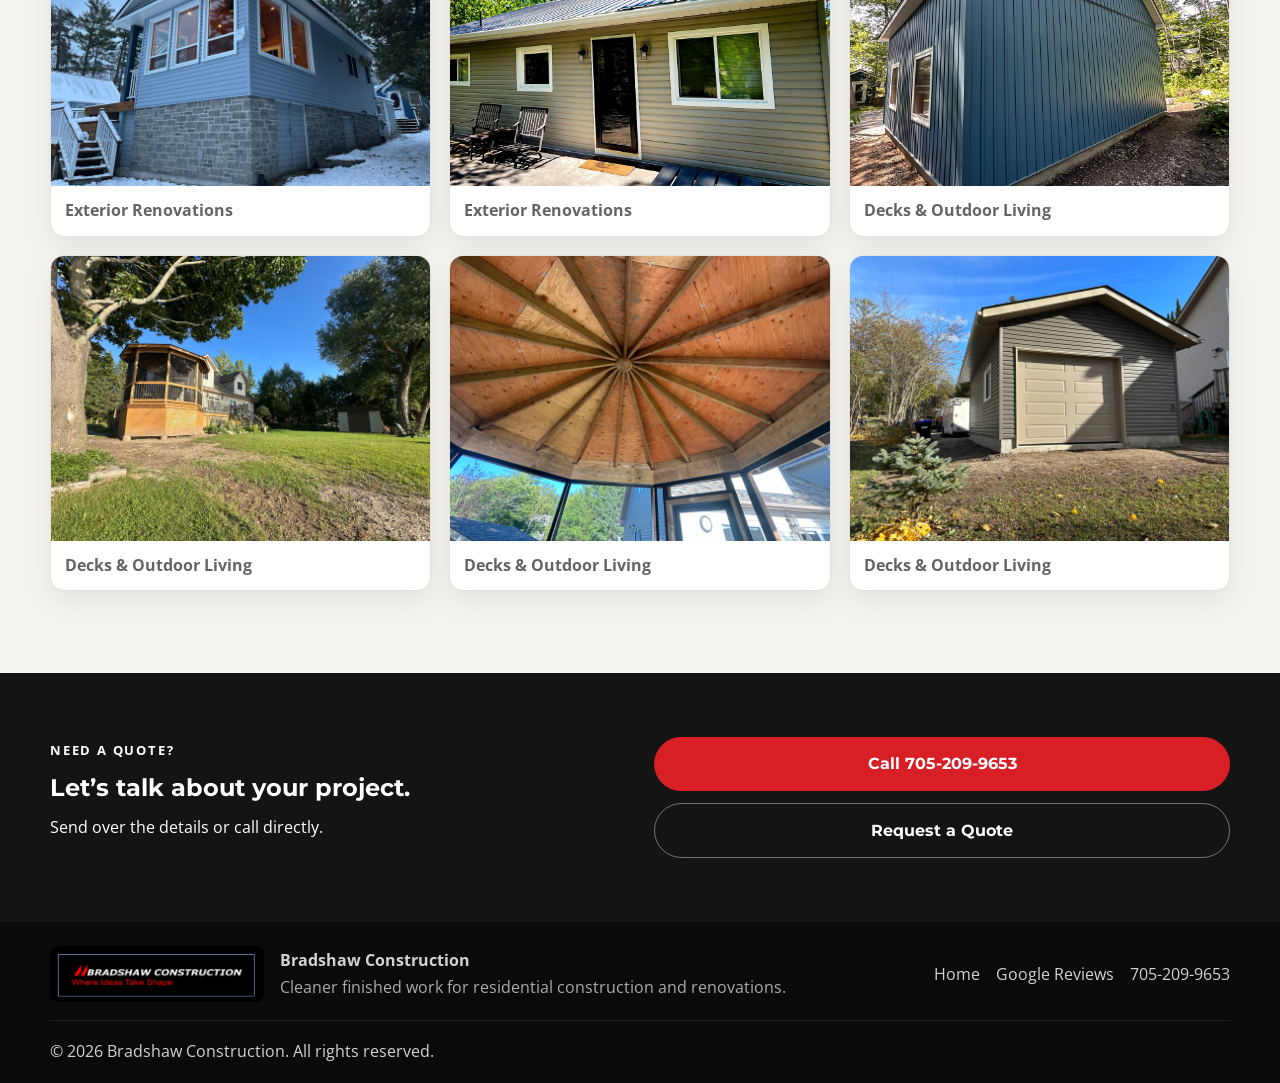
==== commit 39917891: "Add eight interior renovation photos to gallery" ====
--- a/gallery.html
+++ b/gallery.html
@@ -60,6 +60,14 @@
           <figure class="gallery-card" id="interior-renovations" data-category="interior-renovations"><img src="assets/images/ir_hallway.jpg" alt="Finished hallway" /><figcaption>Interior Renovations</figcaption></figure>
           <figure class="gallery-card" data-category="interior-renovations"><img src="assets/images/ir_understairs.jpg" alt="Understairs detail" /><figcaption>Interior Renovations</figcaption></figure>
           <figure class="gallery-card" data-category="interior-renovations"><img src="assets/images/ir_barn_door.jpg" alt="Barn door" /><figcaption>Interior Renovations</figcaption></figure>
+          <figure class="gallery-card" data-category="interior-renovations"><img src="assets/images/New%20folder/23f233e3-4ad9-46dc-8890-2eff1d8ab407.jpg" alt="Kitchen with gray cabinetry, an island, and plank flooring" /><figcaption>Interior Renovations</figcaption></figure>
+          <figure class="gallery-card" data-category="interior-renovations"><img src="assets/images/New%20folder/2fe67ef8-c8d1-478f-982a-492e5f0b3dcf.jpg" alt="Paneled wood door beside a stone wall" /><figcaption>Interior Renovations</figcaption></figure>
+          <figure class="gallery-card" data-category="interior-renovations"><img src="assets/images/New%20folder/4bacb5dc-bc12-4ece-ac43-37536bceeef8.jpg" alt="Sliding glass doors beneath gable windows" /><figcaption>Interior Renovations</figcaption></figure>
+          <figure class="gallery-card" data-category="interior-renovations"><img src="assets/images/New%20folder/7509183c-8962-4d99-8c6e-c49ce8af31d6.png" alt="Living room with a fireplace and built-in shelving" /><figcaption>Interior Renovations</figcaption></figure>
+          <figure class="gallery-card" data-category="interior-renovations"><img src="assets/images/New%20folder/8fc01c6f-dd2e-4a7e-ac3d-2c79cfc12317.jpg" alt="Tall windows beneath a wood ceiling with pendant lights" /><figcaption>Interior Renovations</figcaption></figure>
+          <figure class="gallery-card" data-category="interior-renovations"><img src="assets/images/New%20folder/b4c25310-88ff-4af3-9912-61d84eb296c1.jpg" alt="Room with two black-framed windows and white trim" /><figcaption>Interior Renovations</figcaption></figure>
+          <figure class="gallery-card" data-category="interior-renovations"><img src="assets/images/New%20folder/d549e2ce-1701-447b-a93e-f85592ca5102.jpg" alt="Renovated room with wood paneling and plank flooring" /><figcaption>Interior Renovations</figcaption></figure>
+          <figure class="gallery-card" data-category="interior-renovations"><img src="assets/images/New%20folder/eb8097c7-b736-4b2c-b59f-11503f5dc734.jpg" alt="Interior with a timber entry feature and stone wall accents" /><figcaption>Interior Renovations</figcaption></figure>
 
           <figure class="gallery-card" id="exterior-renovations" data-category="exterior-renovations"><img src="assets/images/er_cottage.jpg" alt="Exterior cottage project" /><figcaption>Exterior Renovations</figcaption></figure>
           <figure class="gallery-card" data-category="exterior-renovations"><img src="assets/images/er_lakehouse.jpg" alt="Lakehouse exterior" /><figcaption>Exterior Renovations</figcaption></figure>
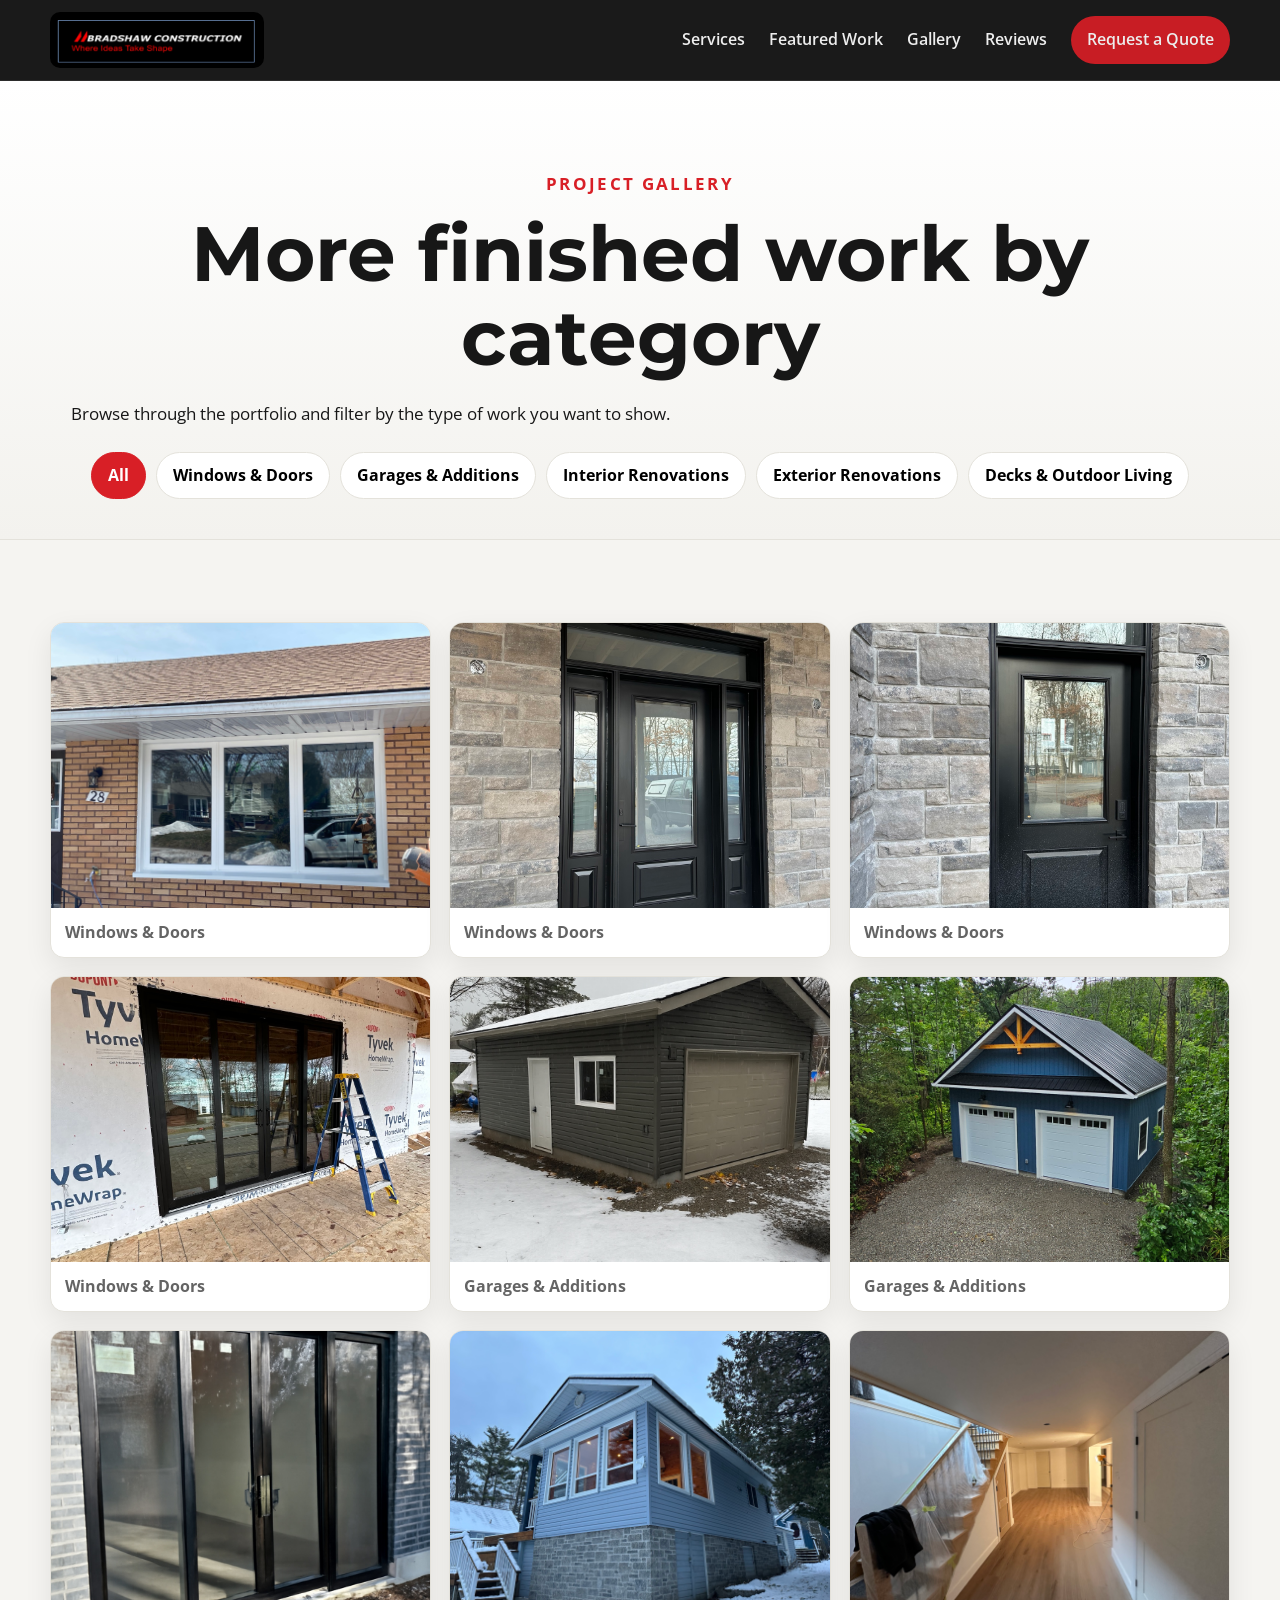
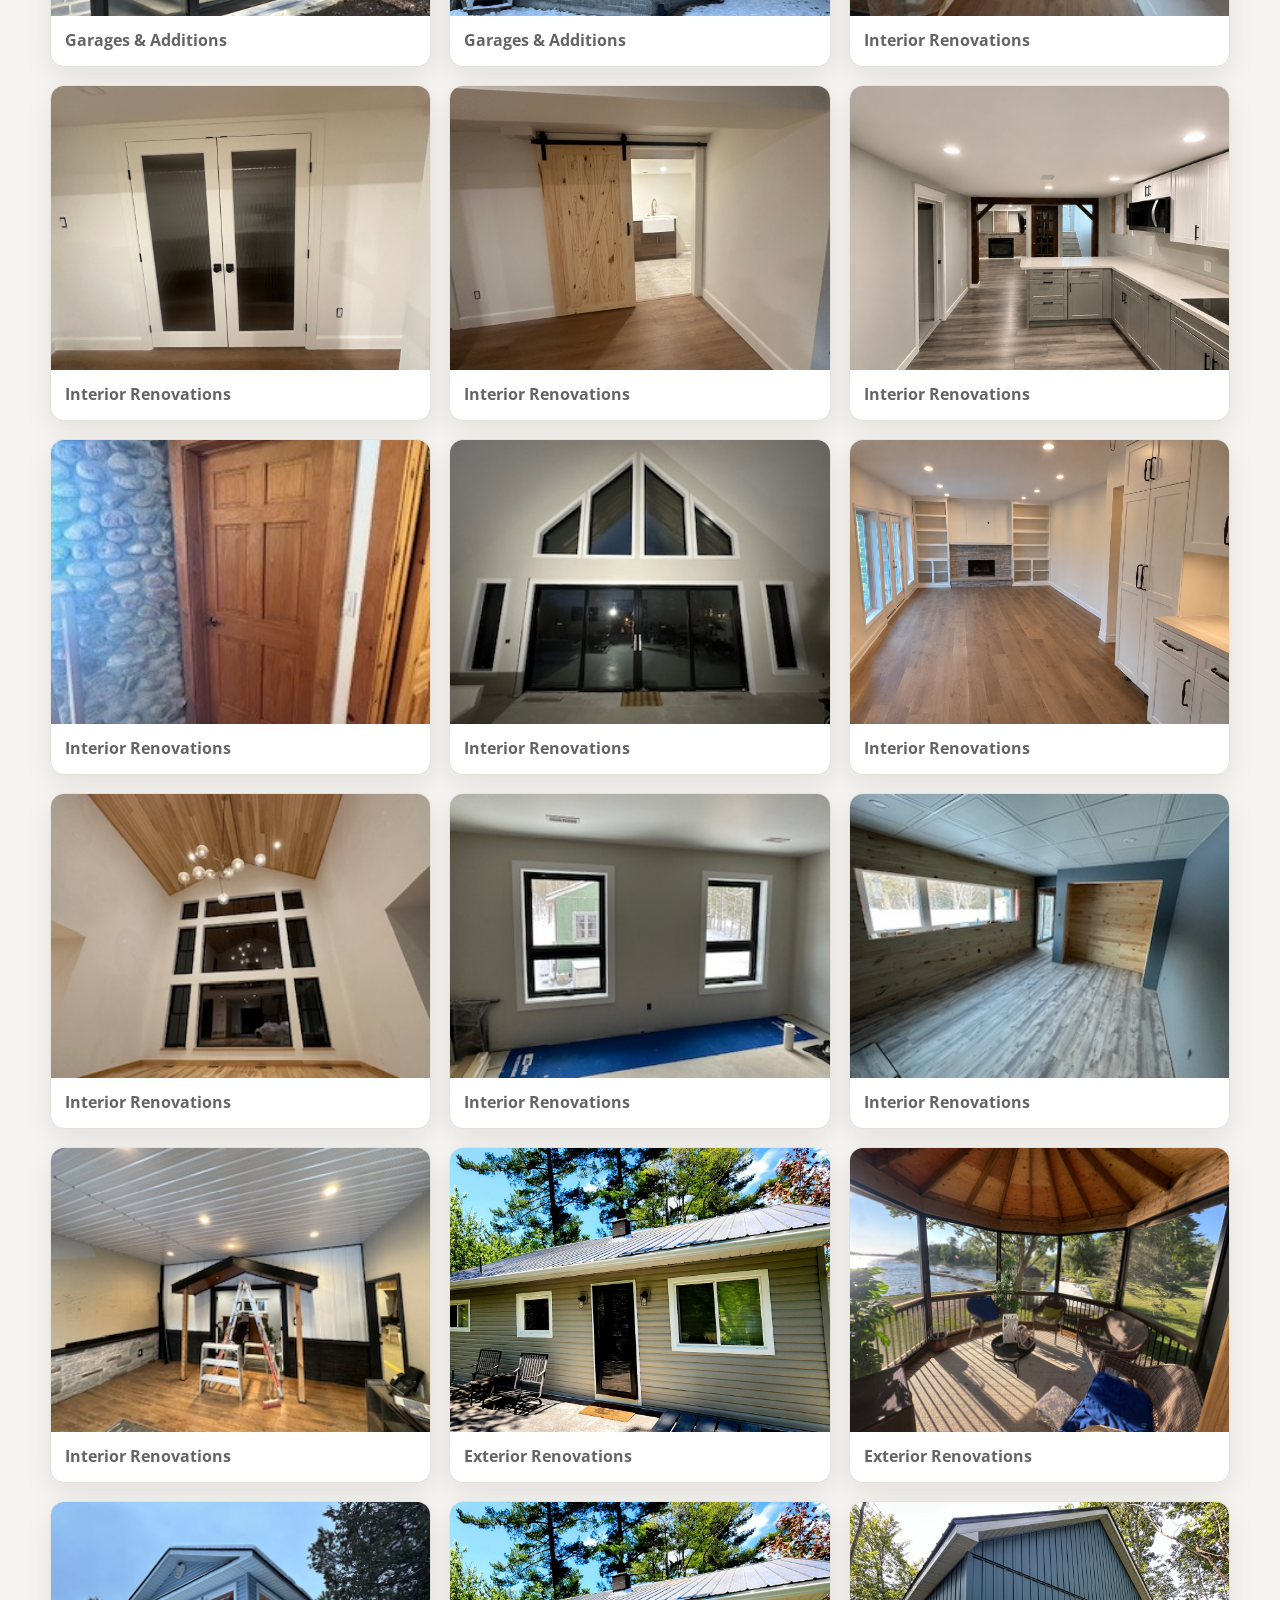
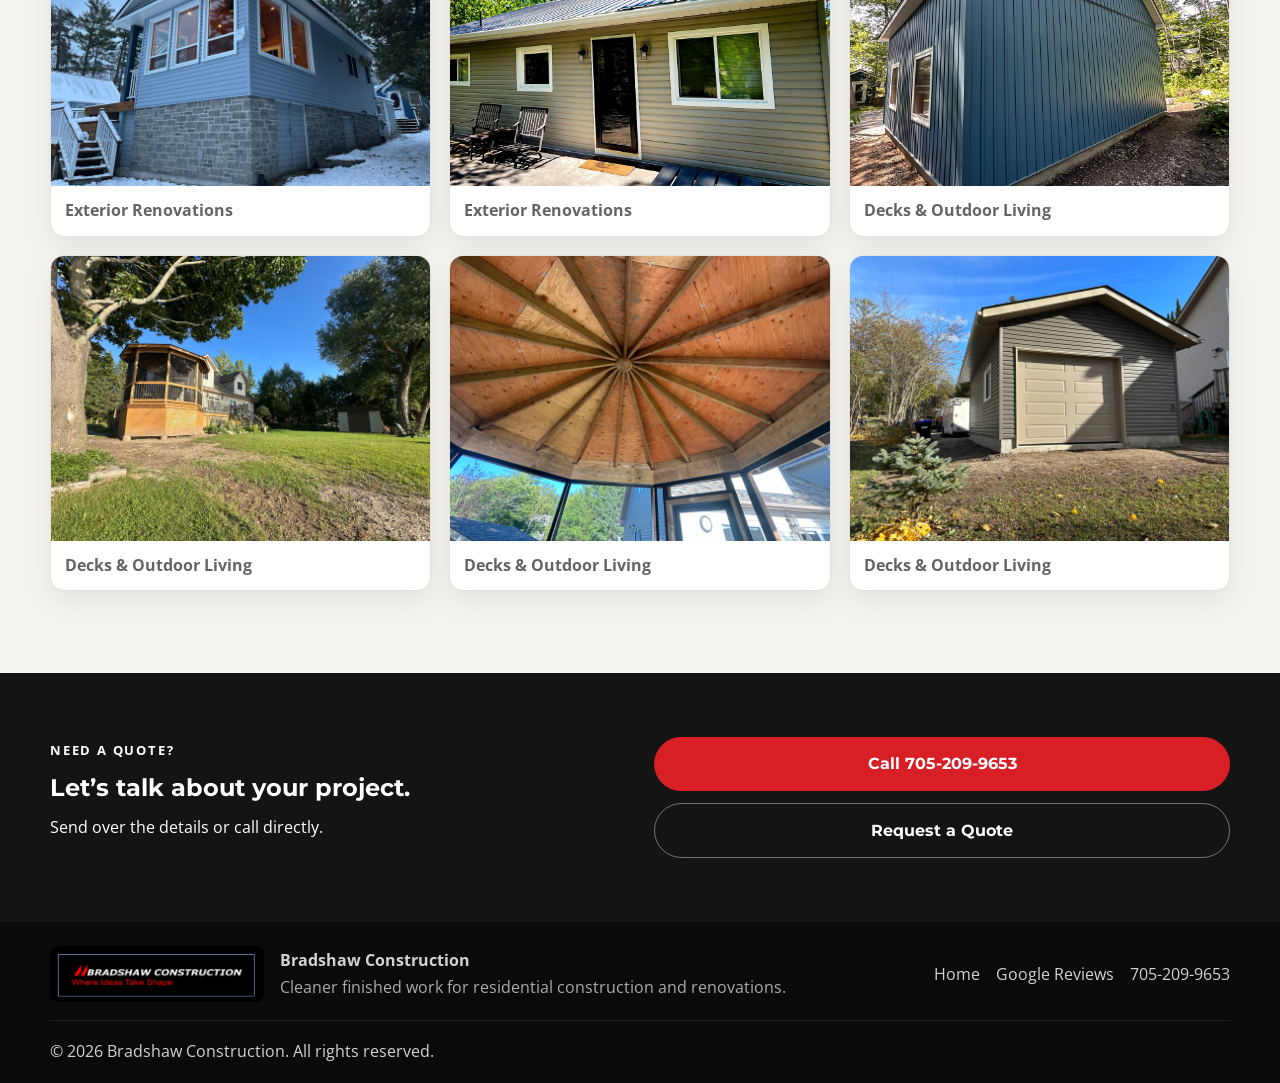
==== commit af262f1e: "Replace interior gallery kitchen photo with edited upload" ====
--- a/gallery.html
+++ b/gallery.html
@@ -60,7 +60,7 @@
           <figure class="gallery-card" id="interior-renovations" data-category="interior-renovations"><img src="assets/images/ir_hallway.jpg" alt="Finished hallway" /><figcaption>Interior Renovations</figcaption></figure>
           <figure class="gallery-card" data-category="interior-renovations"><img src="assets/images/ir_understairs.jpg" alt="Understairs detail" /><figcaption>Interior Renovations</figcaption></figure>
           <figure class="gallery-card" data-category="interior-renovations"><img src="assets/images/ir_barn_door.jpg" alt="Barn door" /><figcaption>Interior Renovations</figcaption></figure>
-          <figure class="gallery-card" data-category="interior-renovations"><img src="assets/images/New%20folder/23f233e3-4ad9-46dc-8890-2eff1d8ab407.jpg" alt="Kitchen with gray cabinetry, an island, and plank flooring" /><figcaption>Interior Renovations</figcaption></figure>
+          <figure class="gallery-card" data-category="interior-renovations"><img src="assets/images/eacd035f-1a6a-4ac9-b7ec-35f0df1a4858.png" alt="Kitchen with gray cabinetry, an island, and plank flooring" /><figcaption>Interior Renovations</figcaption></figure>
           <figure class="gallery-card" data-category="interior-renovations"><img src="assets/images/New%20folder/2fe67ef8-c8d1-478f-982a-492e5f0b3dcf.jpg" alt="Paneled wood door beside a stone wall" /><figcaption>Interior Renovations</figcaption></figure>
           <figure class="gallery-card" data-category="interior-renovations"><img src="assets/images/New%20folder/4bacb5dc-bc12-4ece-ac43-37536bceeef8.jpg" alt="Sliding glass doors beneath gable windows" /><figcaption>Interior Renovations</figcaption></figure>
           <figure class="gallery-card" data-category="interior-renovations"><img src="assets/images/New%20folder/7509183c-8962-4d99-8c6e-c49ce8af31d6.png" alt="Living room with a fireplace and built-in shelving" /><figcaption>Interior Renovations</figcaption></figure>
--- a/styles.css
+++ b/styles.css
@@ -258,6 +258,7 @@
   box-shadow: var(--shadow);
 }
 .feature-tile.tall { min-height: 420px; }
+.showcase-grid > .feature-tile:nth-child(-n+2) { height: 420px; }
 .feature-tile img {
   width: 100%;
   height: 100%;
@@ -598,6 +599,16 @@
   .showcase-grid { grid-template-columns: 1fr; }
   .feature-tile,
   .feature-tile.tall { min-height: 260px; }
+  .showcase-grid > .feature-tile:nth-child(-n+2) {
+    height: auto;
+    aspect-ratio: 4 / 3;
+    justify-self: stretch;
+    min-width: 0;
+  }
+  .showcase-grid > .feature-tile:nth-child(-n+2) img {
+    position: absolute;
+    inset: 0;
+  }
 }
 @media (max-width: 640px) {
   .brand img, .footer-logo { height: 46px; }
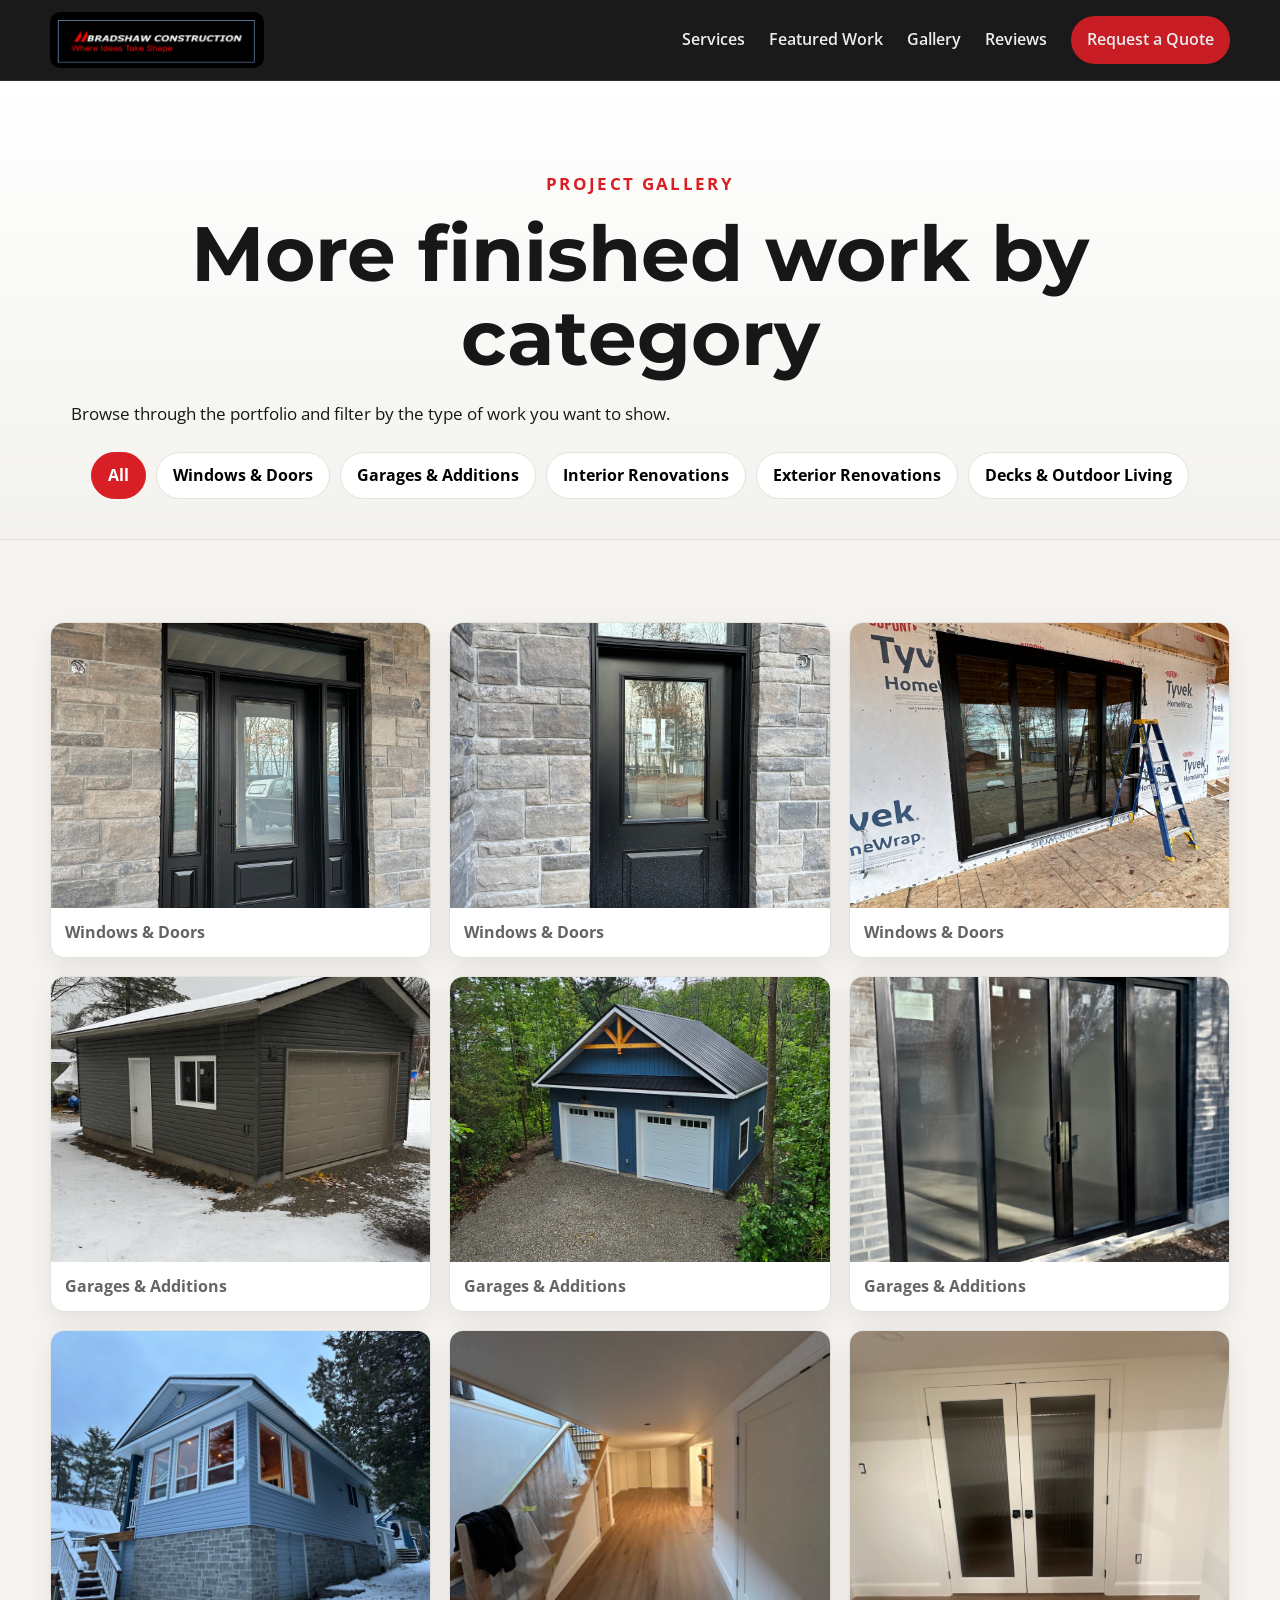
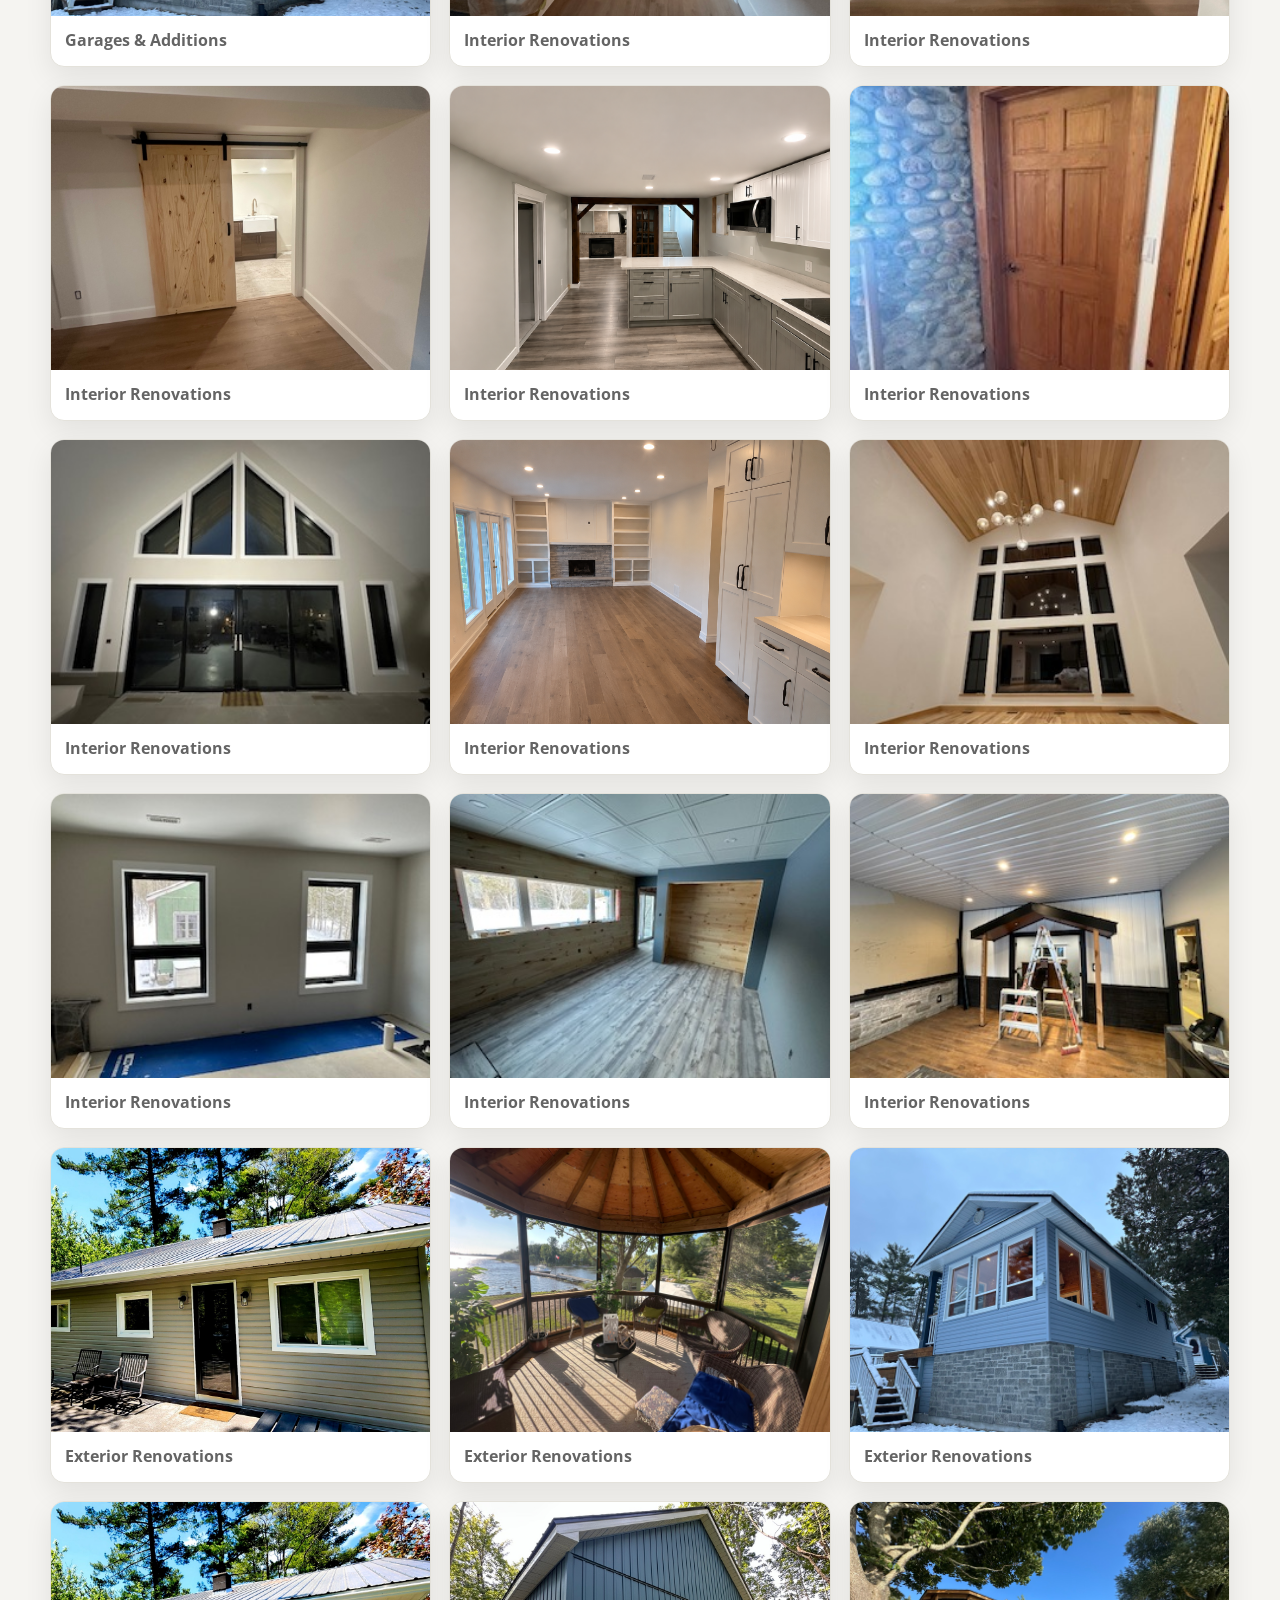
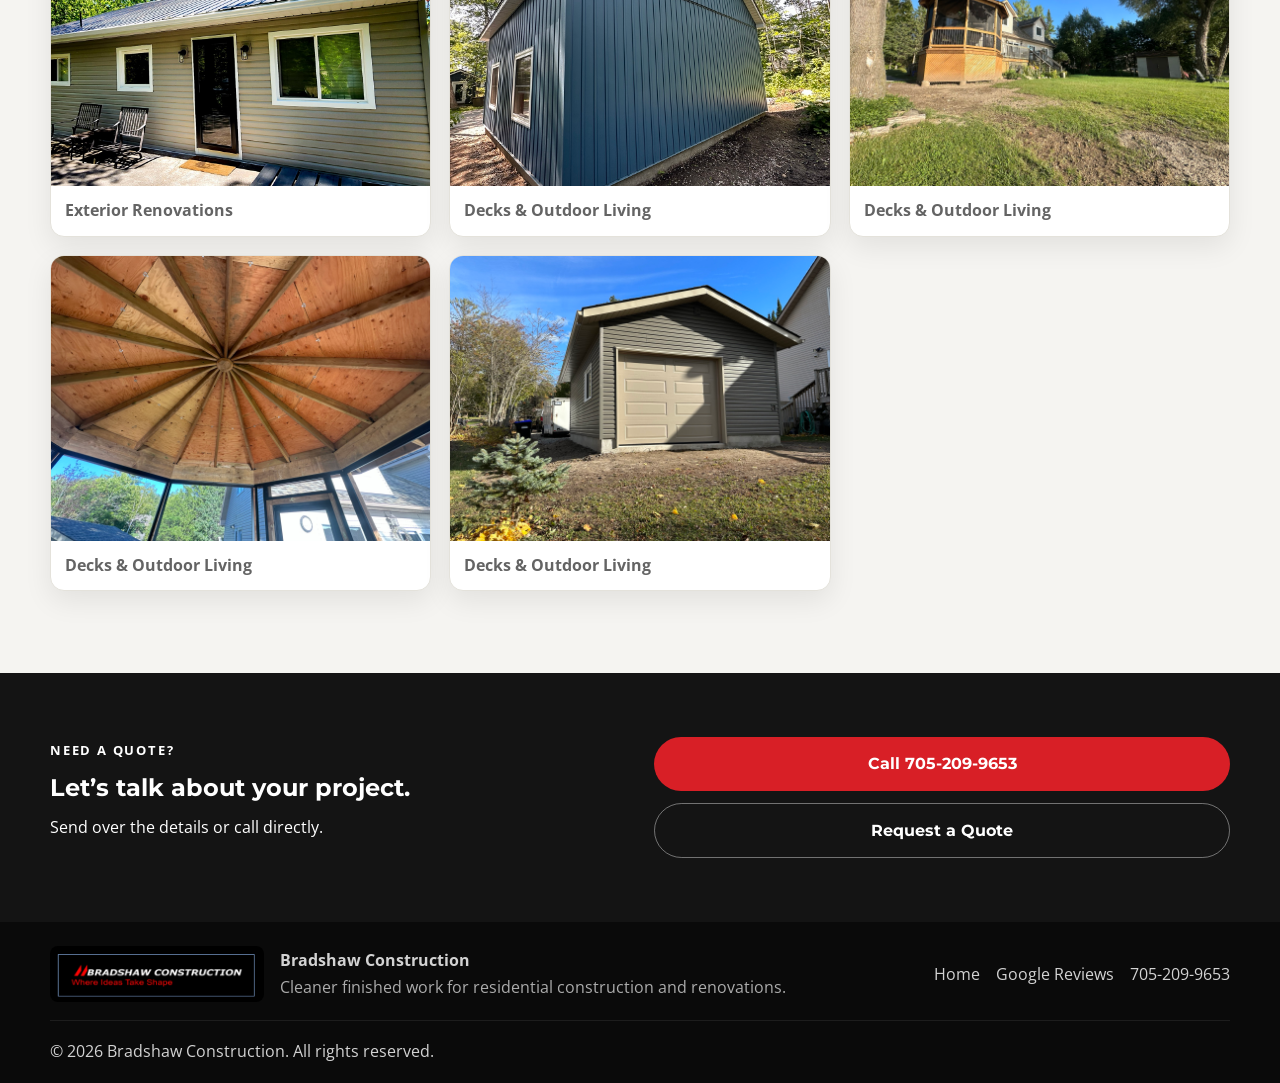
==== commit 67769e1f: "Remove the window photo with a pickup reflection" ====
--- a/gallery.html
+++ b/gallery.html
@@ -47,8 +47,7 @@
     <section class="section gallery-page-section">
       <div class="container">
         <div class="gallery-page-grid">
-          <figure class="gallery-card" id="windows-doors" data-category="windows-doors"><img src="assets/images/wd_window.jpg" alt="Window project" /><figcaption>Windows & Doors</figcaption></figure>
-          <figure class="gallery-card" data-category="windows-doors"><img src="assets/images/wd_entry.jpg" alt="Entry door project" /><figcaption>Windows & Doors</figcaption></figure>
+          <figure class="gallery-card" id="windows-doors" data-category="windows-doors"><img src="assets/images/wd_entry.jpg" alt="Entry door project" /><figcaption>Windows & Doors</figcaption></figure>
           <figure class="gallery-card" data-category="windows-doors"><img src="assets/images/wd_side_door.jpg" alt="Side door project" /><figcaption>Windows & Doors</figcaption></figure>
           <figure class="gallery-card" data-category="windows-doors"><img src="assets/images/wd_slider.jpg" alt="Slider door project" /><figcaption>Windows & Doors</figcaption></figure>
 
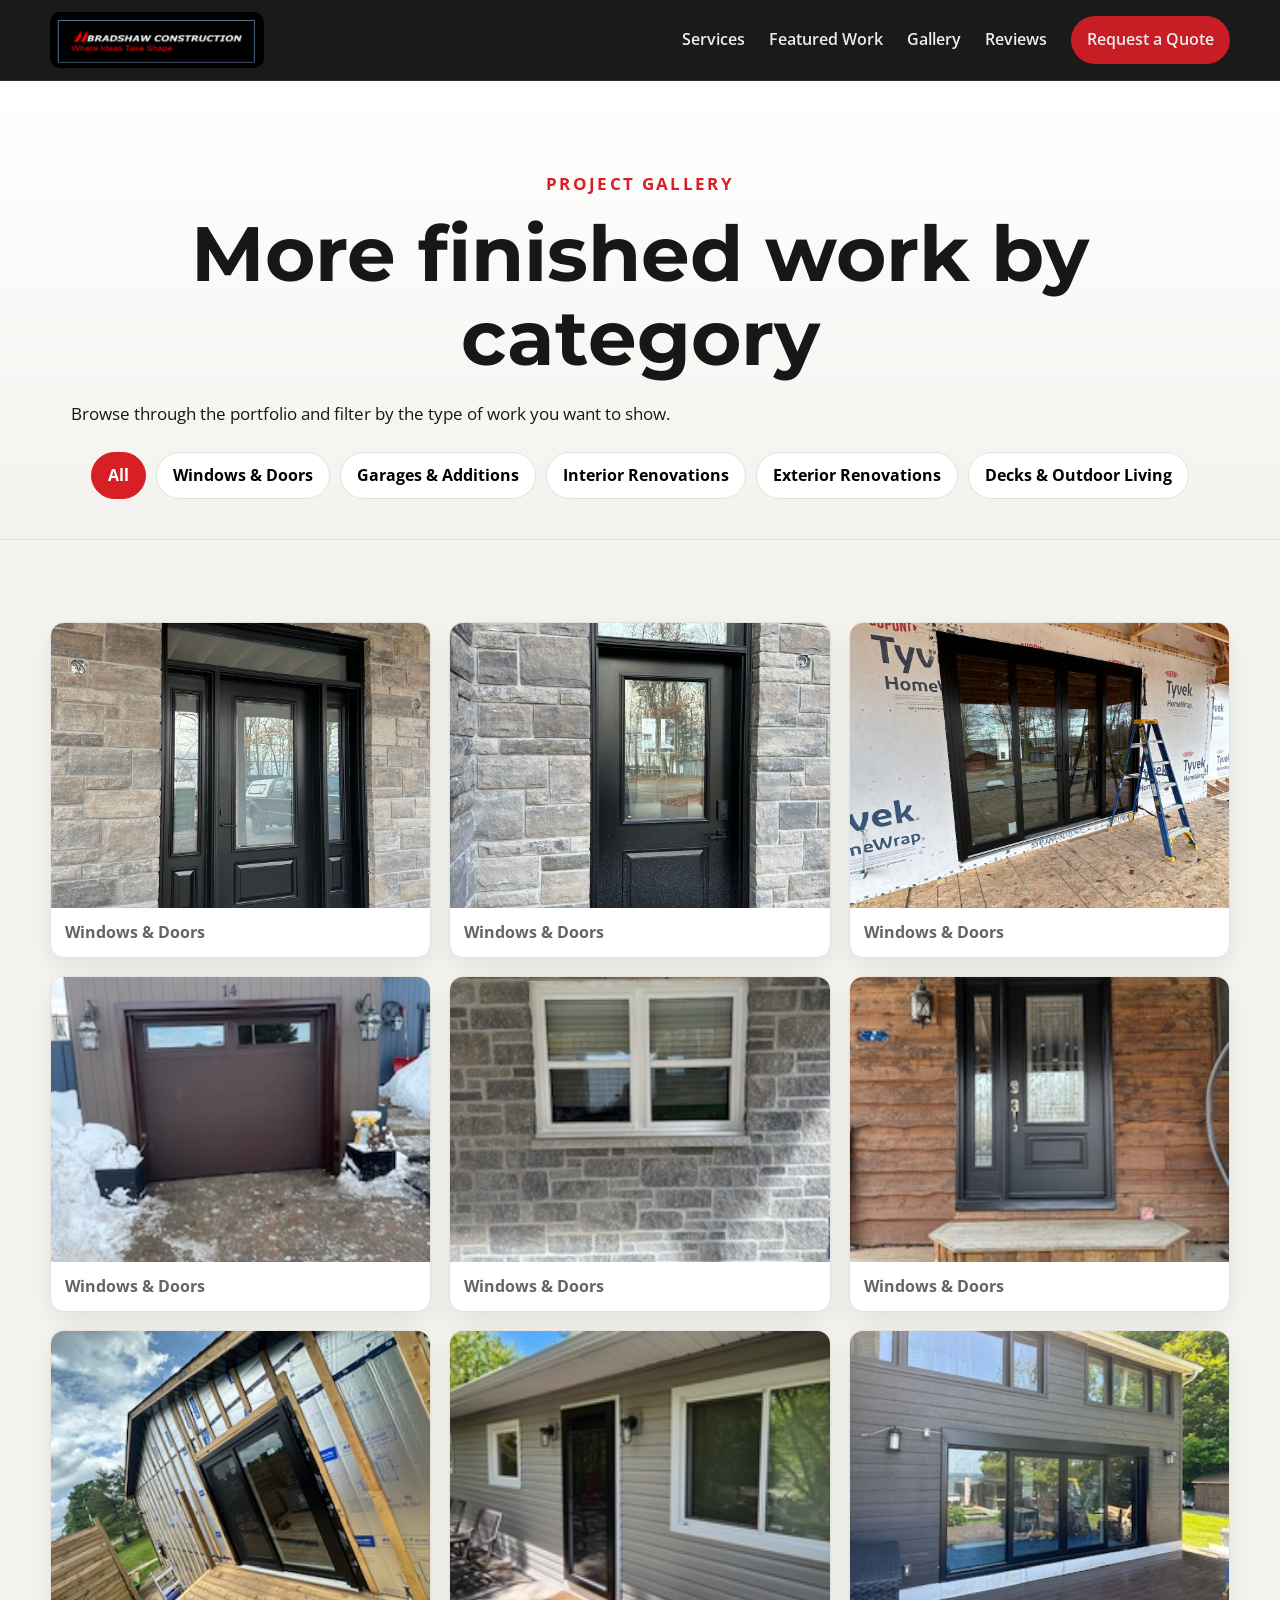
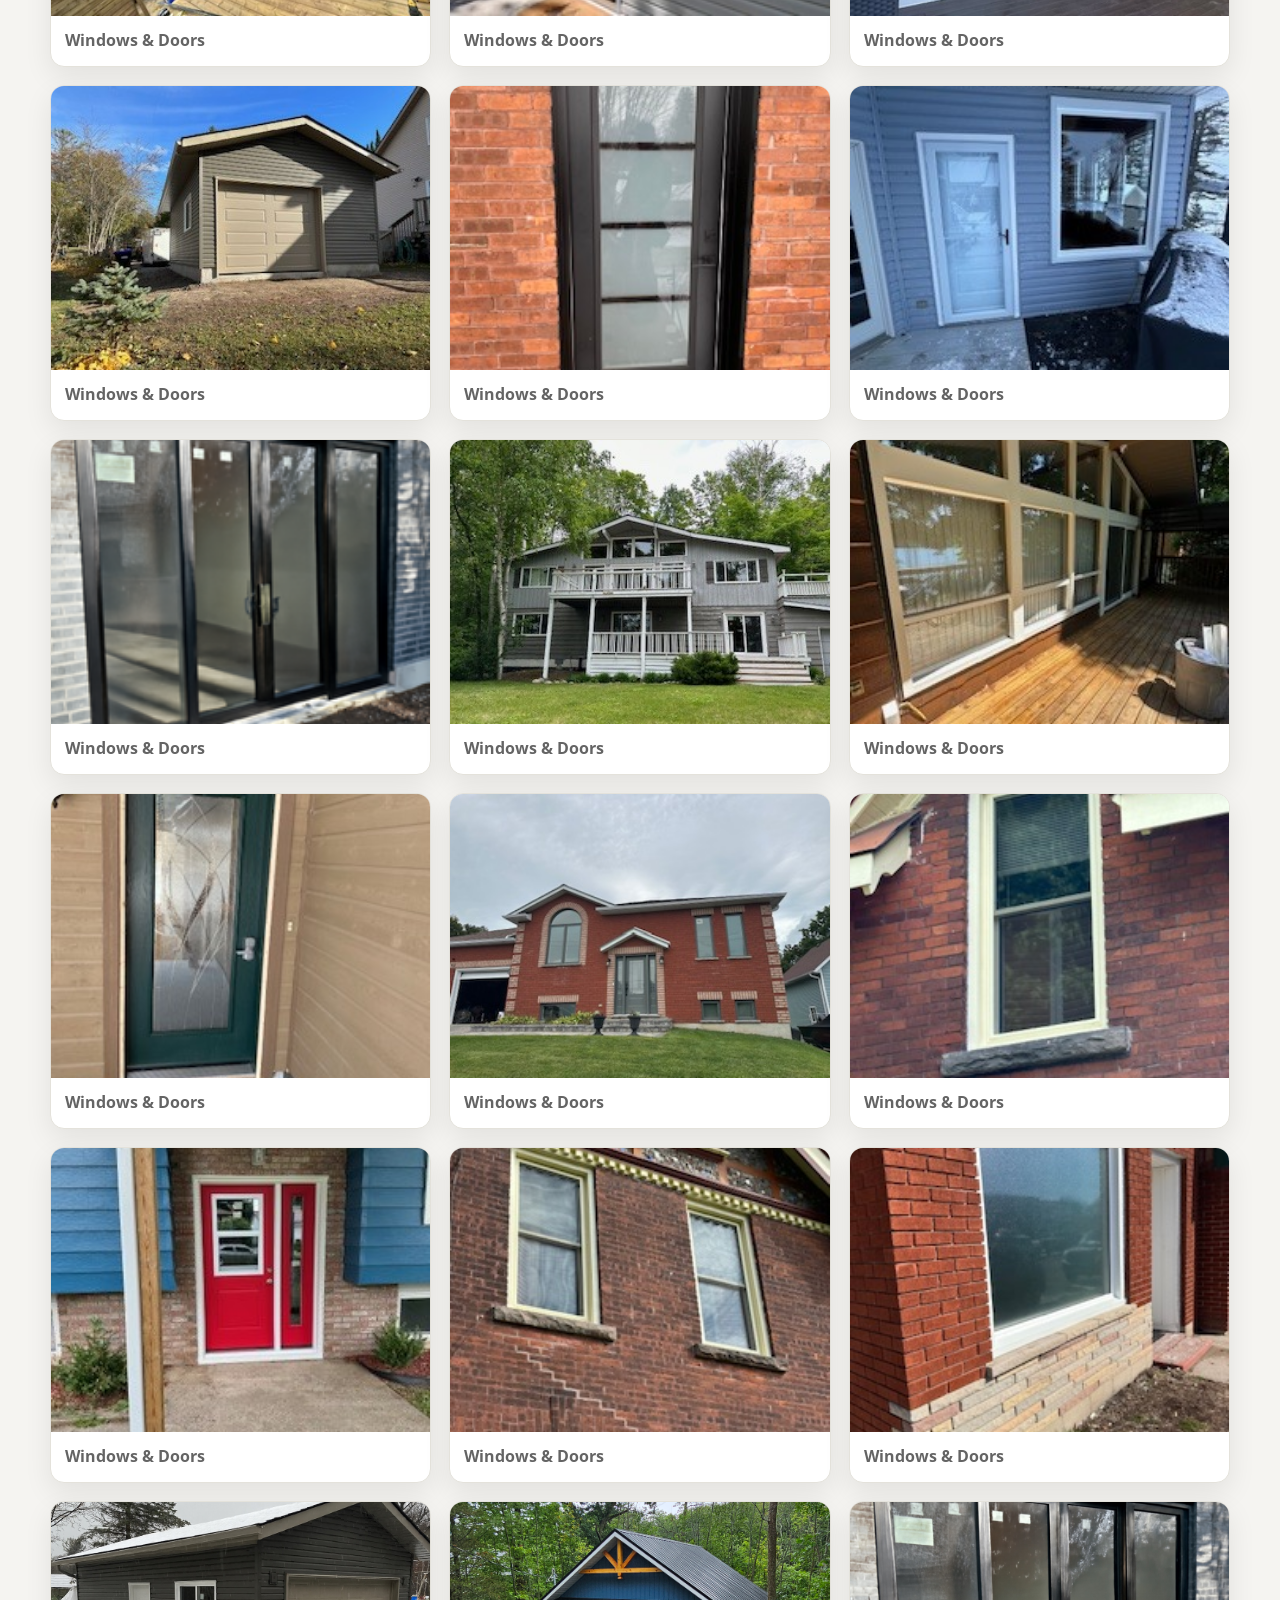
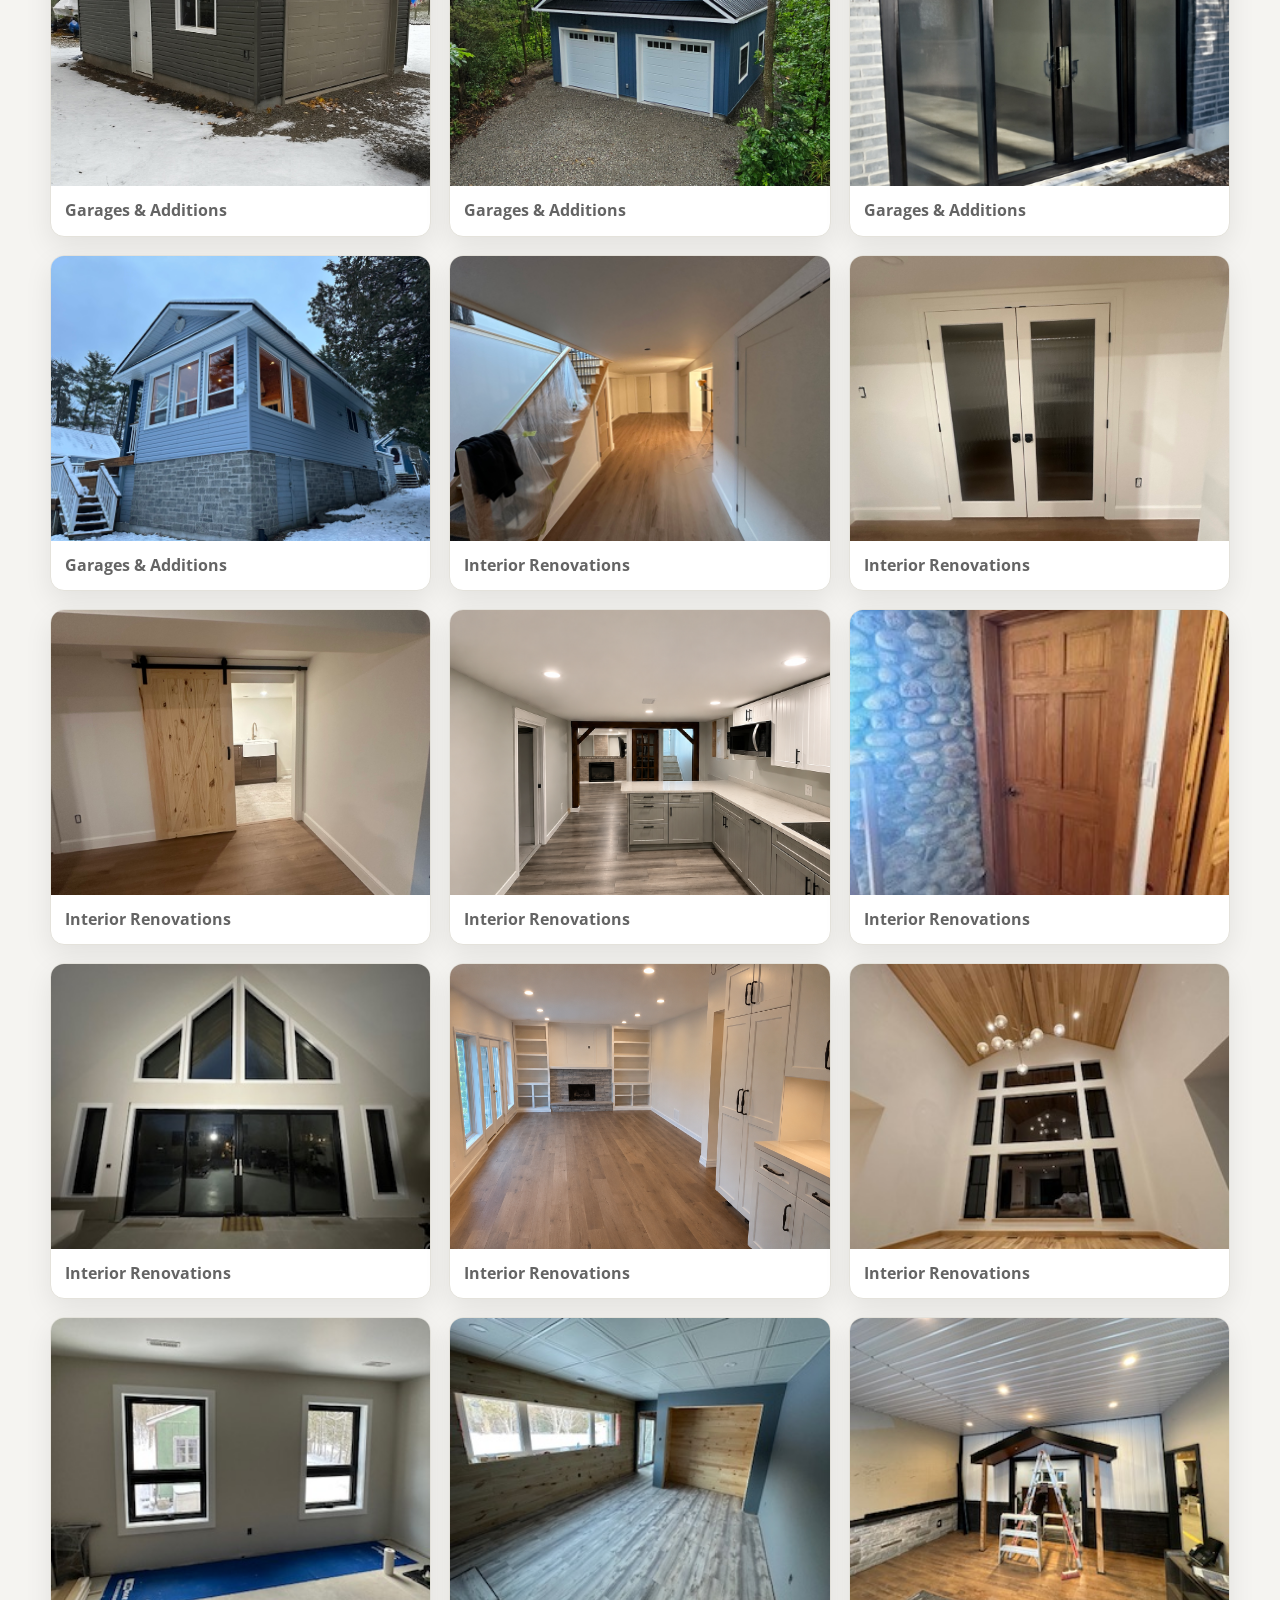
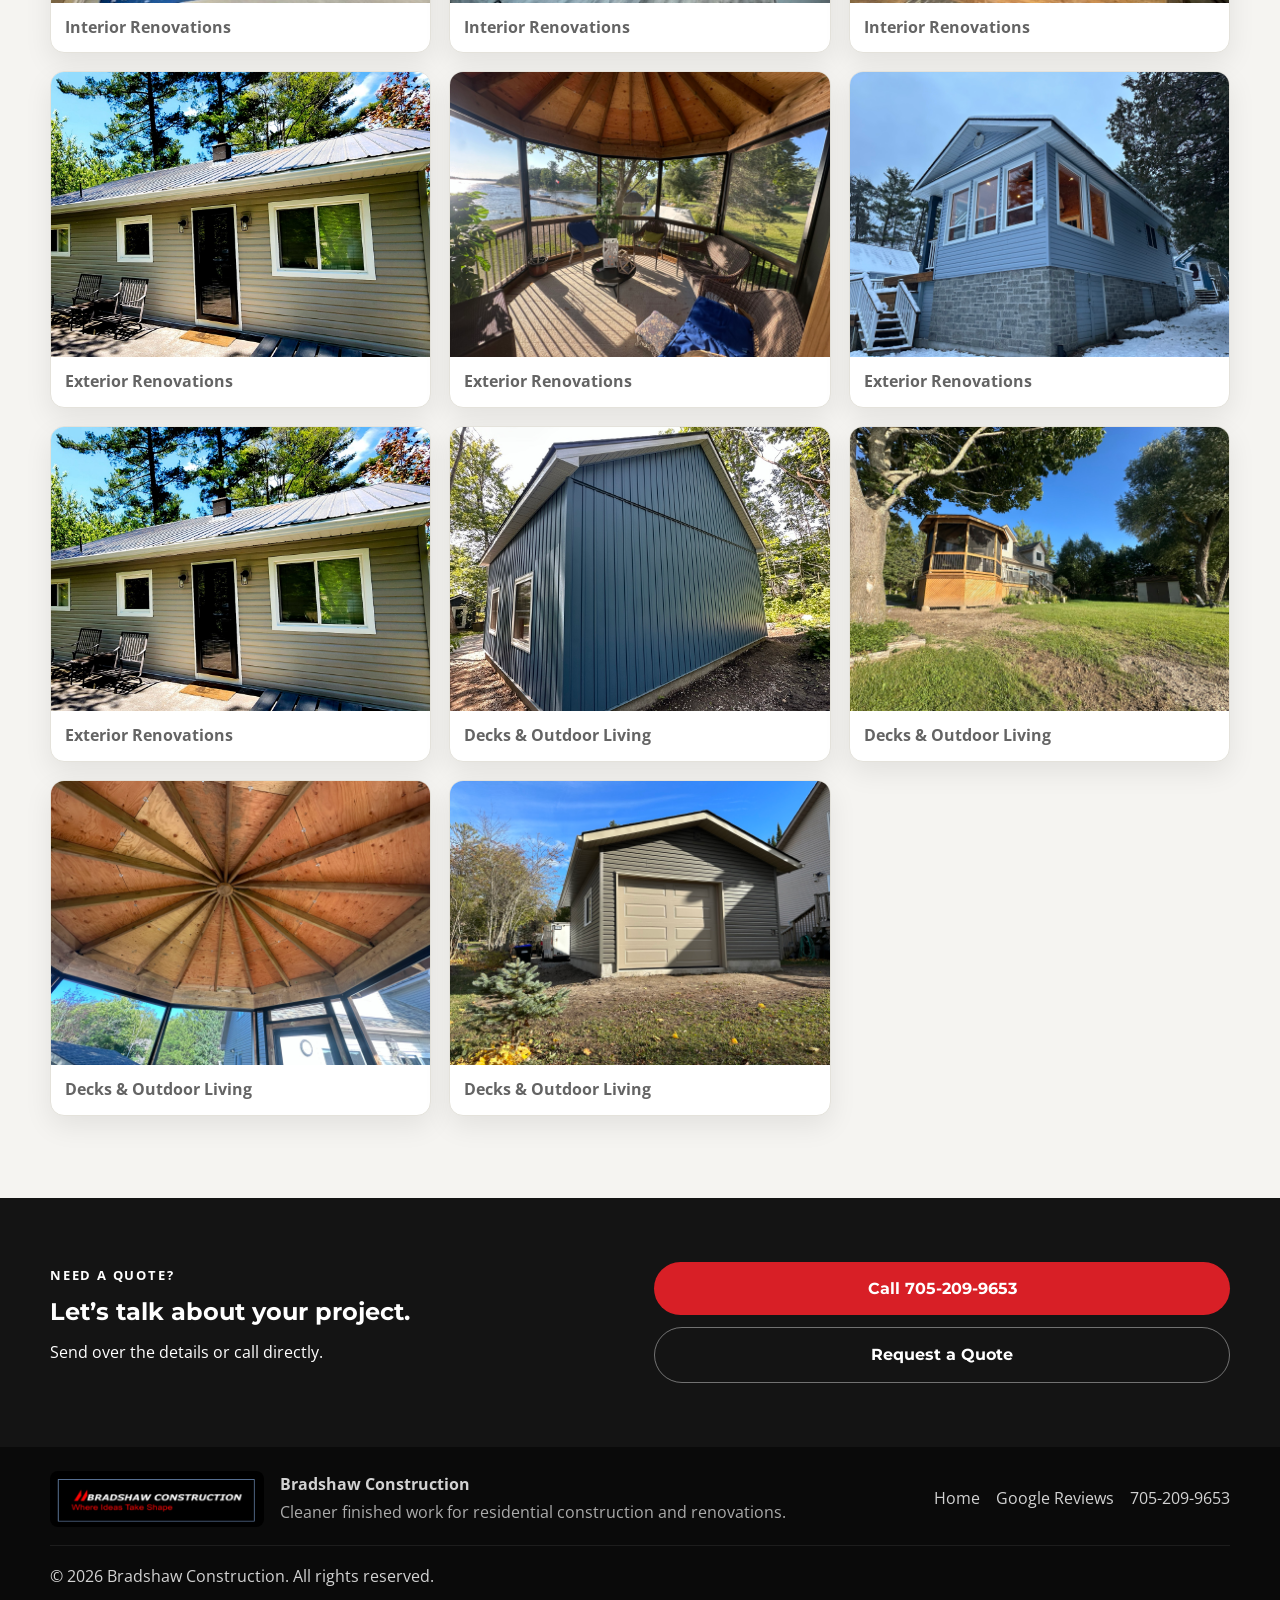
==== commit 1f598692: "Add new project photos to Windows and Doors gallery" ====
--- a/gallery.html
+++ b/gallery.html
@@ -50,6 +50,24 @@
           <figure class="gallery-card" id="windows-doors" data-category="windows-doors"><img src="assets/images/wd_entry.jpg" alt="Entry door project" /><figcaption>Windows & Doors</figcaption></figure>
           <figure class="gallery-card" data-category="windows-doors"><img src="assets/images/wd_side_door.jpg" alt="Side door project" /><figcaption>Windows & Doors</figcaption></figure>
           <figure class="gallery-card" data-category="windows-doors"><img src="assets/images/wd_slider.jpg" alt="Slider door project" /><figcaption>Windows & Doors</figcaption></figure>
+          <figure class="gallery-card" data-category="windows-doors"><img src="assets/images/New%20folder%20(2)/17e4c160-e5ea-4d16-ad72-e54308ac1cfe.jpg" alt="Brown overhead garage door in winter" loading="lazy" /><figcaption>Windows & Doors</figcaption></figure>
+          <figure class="gallery-card" data-category="windows-doors"><img src="assets/images/New%20folder%20(2)/311f14c3-55f1-4752-a482-73f5a449b029.jpg" alt="White-framed double window in a stone wall" loading="lazy" /><figcaption>Windows & Doors</figcaption></figure>
+          <figure class="gallery-card" data-category="windows-doors"><img src="assets/images/New%20folder%20(2)/369958b6-019f-41a0-8d44-476886a63351.jpg" alt="Dark entry door with a sidelight in a wood-clad entry" loading="lazy" /><figcaption>Windows & Doors</figcaption></figure>
+          <figure class="gallery-card" data-category="windows-doors"><img src="assets/images/New%20folder%20(2)/43c75624-22c2-43d3-9d5d-5318350254b2.jpg" alt="Black sliding patio door during installation" loading="lazy" /><figcaption>Windows & Doors</figcaption></figure>
+          <figure class="gallery-card" data-category="windows-doors"><img src="assets/images/New%20folder%20(2)/508a357a-d0ff-4d6b-be91-e03337b31c40.jpg" alt="White picture window beside a dark exterior door" loading="lazy" /><figcaption>Windows & Doors</figcaption></figure>
+          <figure class="gallery-card" data-category="windows-doors"><img src="assets/images/New%20folder%20(2)/5440eb2e-72f0-40de-8213-76b9251c4958.jpg" alt="Wide black sliding glass doors opening onto a deck" loading="lazy" /><figcaption>Windows & Doors</figcaption></figure>
+          <figure class="gallery-card" data-category="windows-doors"><img src="assets/images/New%20folder%20(2)/5e30a644-56c2-4805-b38d-5c0157fcee75.jpg" alt="Tan garage door on a detached garage" loading="lazy" /><figcaption>Windows & Doors</figcaption></figure>
+          <figure class="gallery-card" data-category="windows-doors"><img src="assets/images/New%20folder%20(2)/725b6e2a-b33b-4d91-a0fb-933563ffd7cc.jpg" alt="Black glass-panel entry door in a brick wall" loading="lazy" /><figcaption>Windows & Doors</figcaption></figure>
+          <figure class="gallery-card" data-category="windows-doors"><img src="assets/images/New%20folder%20(2)/7c23f08e-7f0d-412e-b914-f6ac6462b156.jpg" alt="White exterior door and adjacent window in winter" loading="lazy" /><figcaption>Windows & Doors</figcaption></figure>
+          <figure class="gallery-card" data-category="windows-doors"><img src="assets/images/New%20folder%20(2)/7ced85f9-df07-4003-85b4-88a23dfbfe87.png" alt="Black-framed sliding glass door" loading="lazy" /><figcaption>Windows & Doors</figcaption></figure>
+          <figure class="gallery-card" data-category="windows-doors"><img src="assets/images/New%20folder%20(2)/a6c2608d-8937-4e3f-80ed-98e7d25376ca.jpg" alt="Windows and patio doors across a two-storey home exterior" loading="lazy" /><figcaption>Windows & Doors</figcaption></figure>
+          <figure class="gallery-card" data-category="windows-doors"><img src="assets/images/New%20folder%20(2)/acf39b26-5a82-4e2a-bc0f-0f900c236a1a.jpg" alt="White-framed windows above a covered deck" loading="lazy" /><figcaption>Windows & Doors</figcaption></figure>
+          <figure class="gallery-card" data-category="windows-doors"><img src="assets/images/New%20folder%20(2)/c8ec628d-c47b-42db-9297-41a7bf04500f.jpg" alt="Dark green entry door with decorative glass" loading="lazy" /><figcaption>Windows & Doors</figcaption></figure>
+          <figure class="gallery-card" data-category="windows-doors"><img src="assets/images/New%20folder%20(2)/d4cef3e3-de55-4435-90d3-9a1ab973b813.jpg" alt="Arched and rectangular windows on a red brick home" loading="lazy" /><figcaption>Windows & Doors</figcaption></figure>
+          <figure class="gallery-card" data-category="windows-doors"><img src="assets/images/New%20folder%20(2)/d92866ac-8811-4e76-86a3-161646ad38bf.jpg" alt="White-trimmed window beneath a brick gable" loading="lazy" /><figcaption>Windows & Doors</figcaption></figure>
+          <figure class="gallery-card" data-category="windows-doors"><img src="assets/images/New%20folder%20(2)/e10308b4-82ae-4677-a28c-eb3c58ab9f02.jpg" alt="Red entry door with a white sidelight" loading="lazy" /><figcaption>Windows & Doors</figcaption></figure>
+          <figure class="gallery-card" data-category="windows-doors"><img src="assets/images/New%20folder%20(2)/f3a07d25-b5ed-4eac-982f-4e146bfd13a4.jpg" alt="Two white-trimmed windows in a brick wall" loading="lazy" /><figcaption>Windows & Doors</figcaption></figure>
+          <figure class="gallery-card" data-category="windows-doors"><img src="assets/images/New%20folder%20(2)/f9c46900-3d4d-4ebe-9d15-b9c779d48fa2.jpg" alt="Large white-framed picture window in a red brick wall" loading="lazy" /><figcaption>Windows & Doors</figcaption></figure>
 
           <figure class="gallery-card" id="garages-additions" data-category="garages-additions"><img src="assets/images/ga_garage_snow.jpg" alt="Detached garage in winter" /><figcaption>Garages & Additions</figcaption></figure>
           <figure class="gallery-card" data-category="garages-additions"><img src="assets/images/ga_blue_garage.jpg" alt="Blue garage" /><figcaption>Garages & Additions</figcaption></figure>
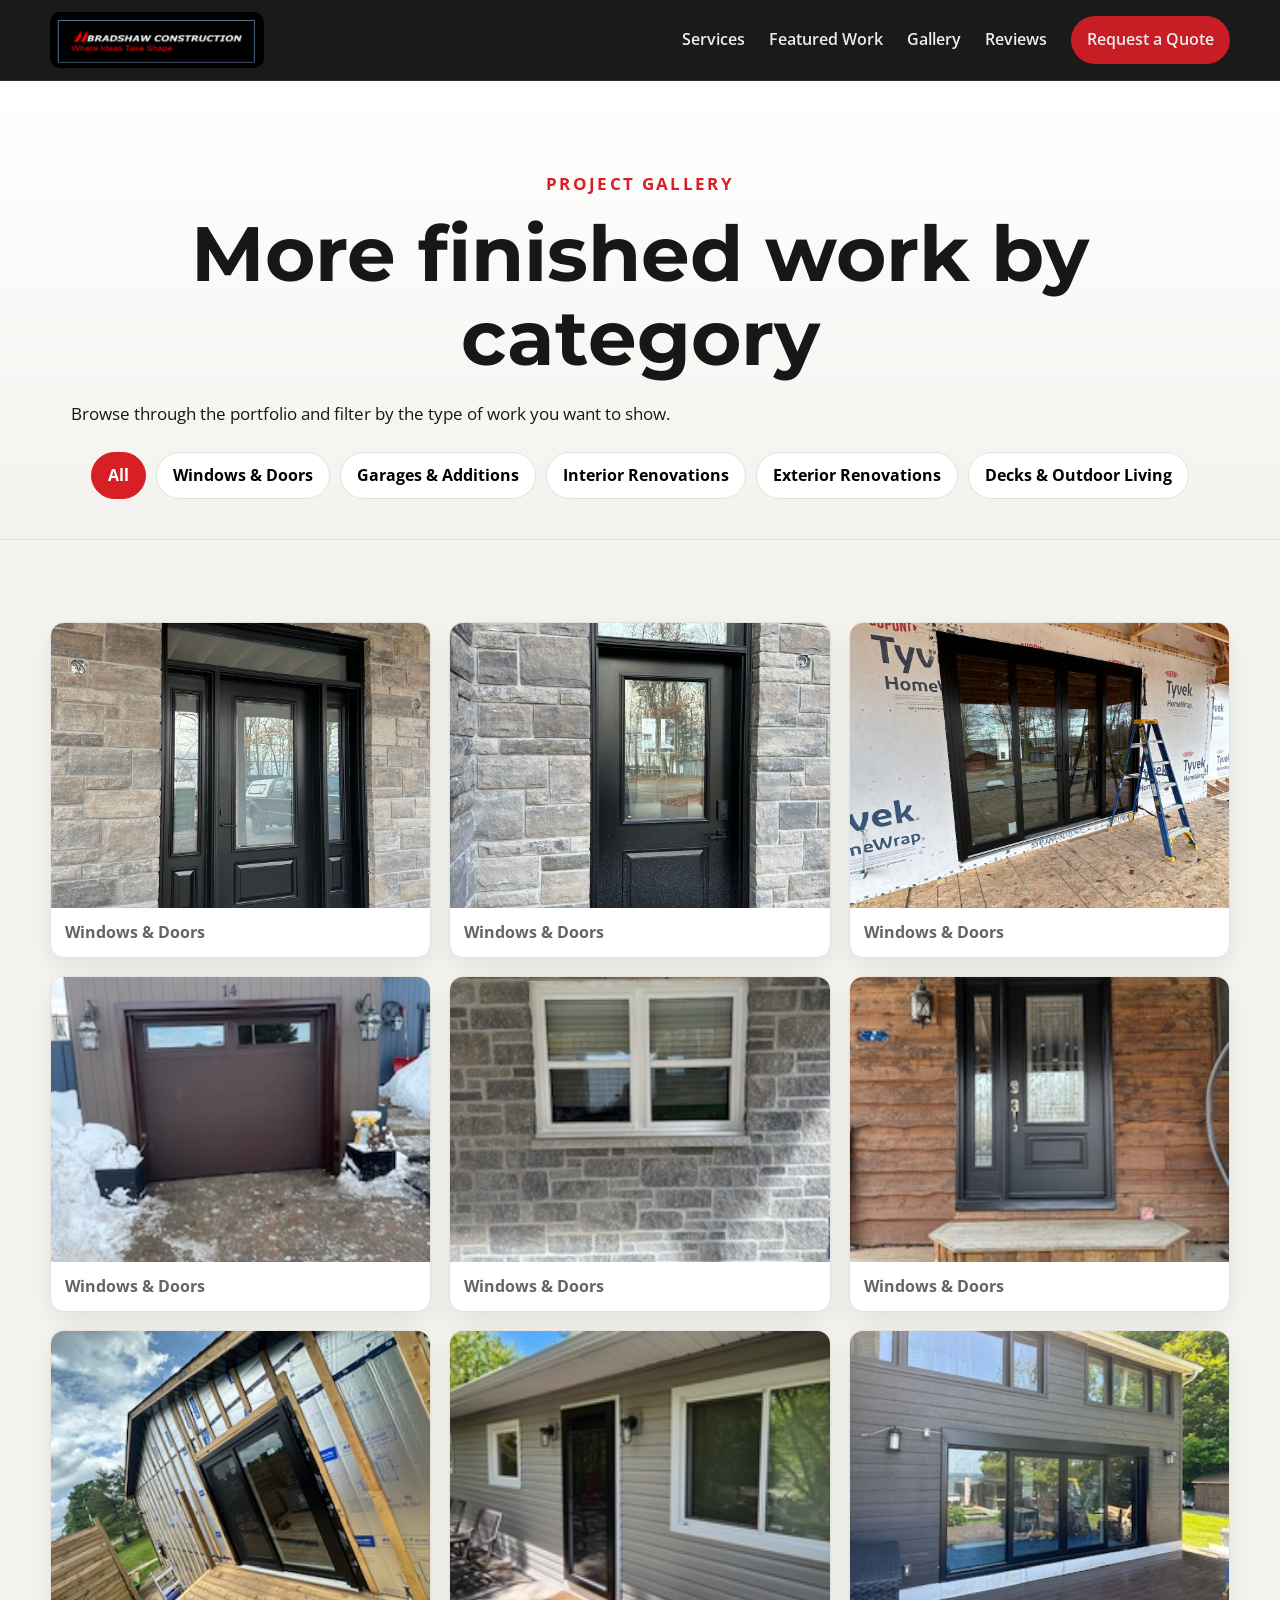
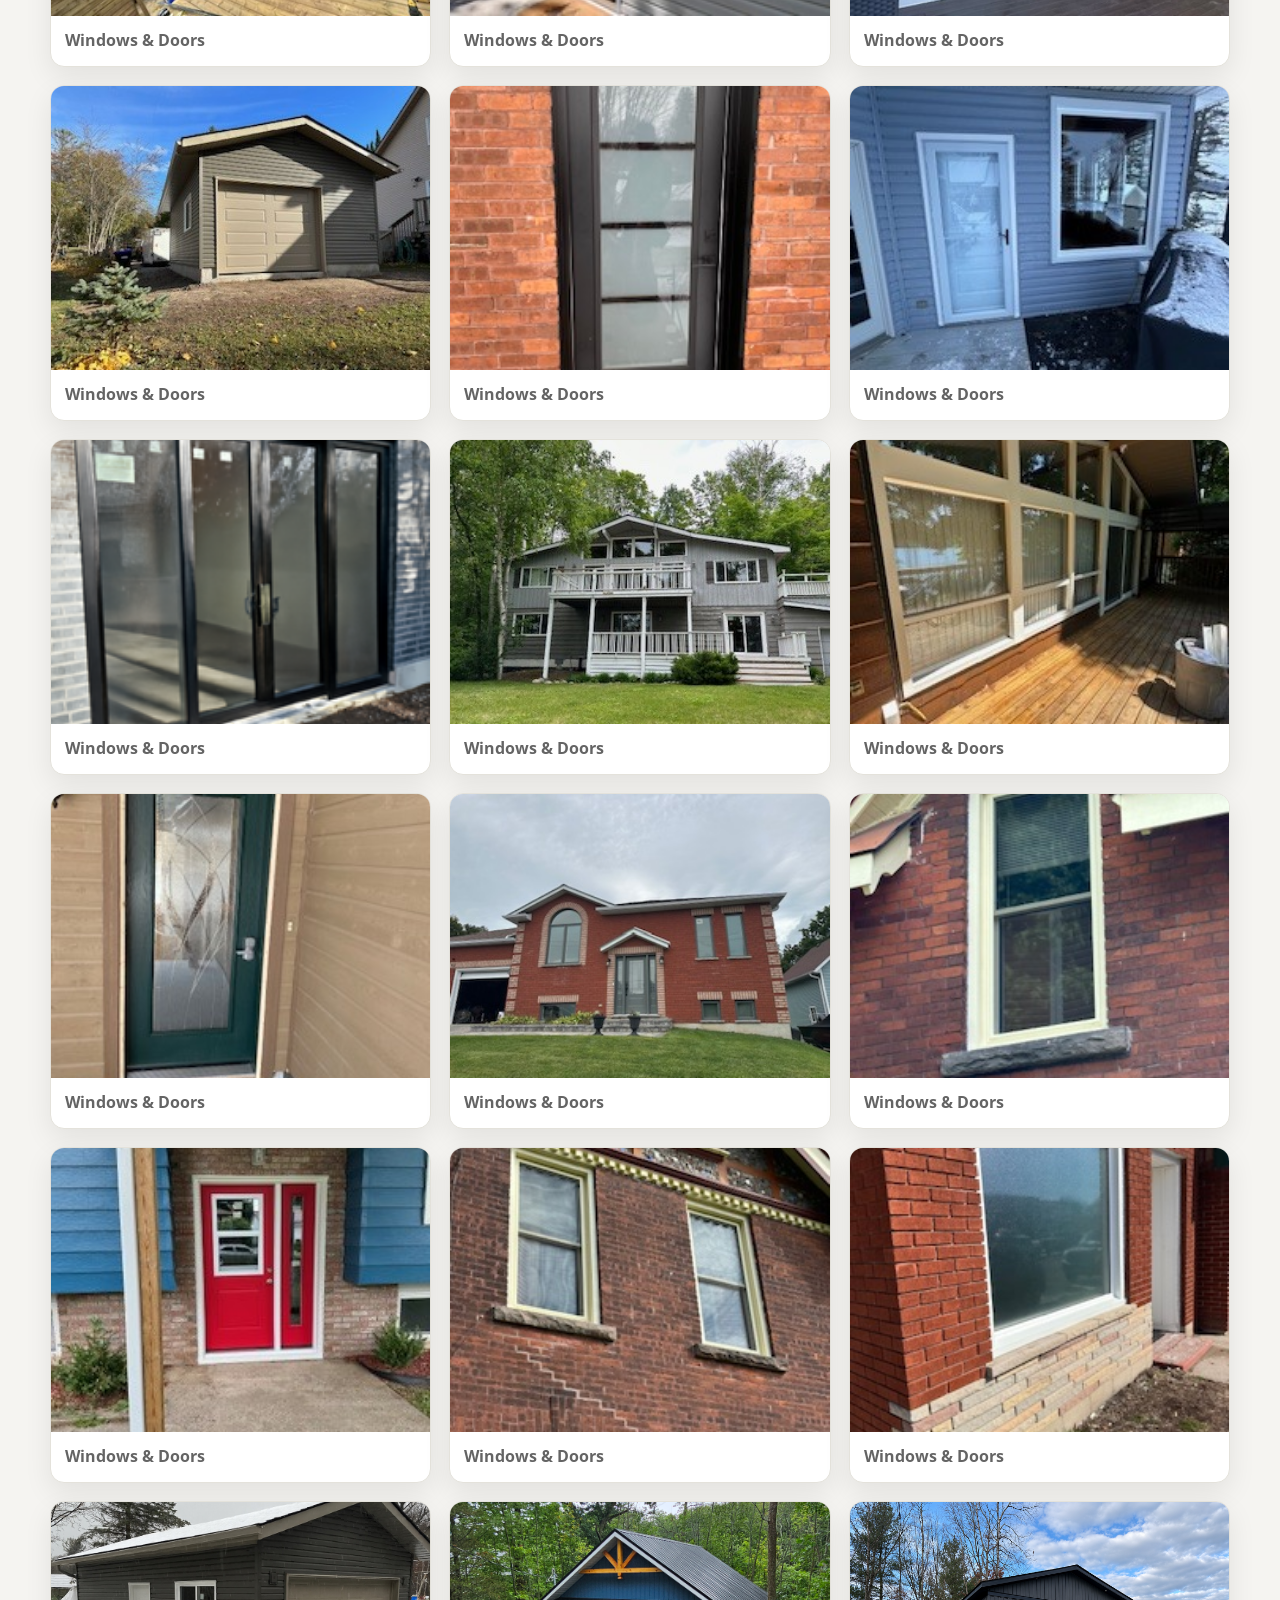
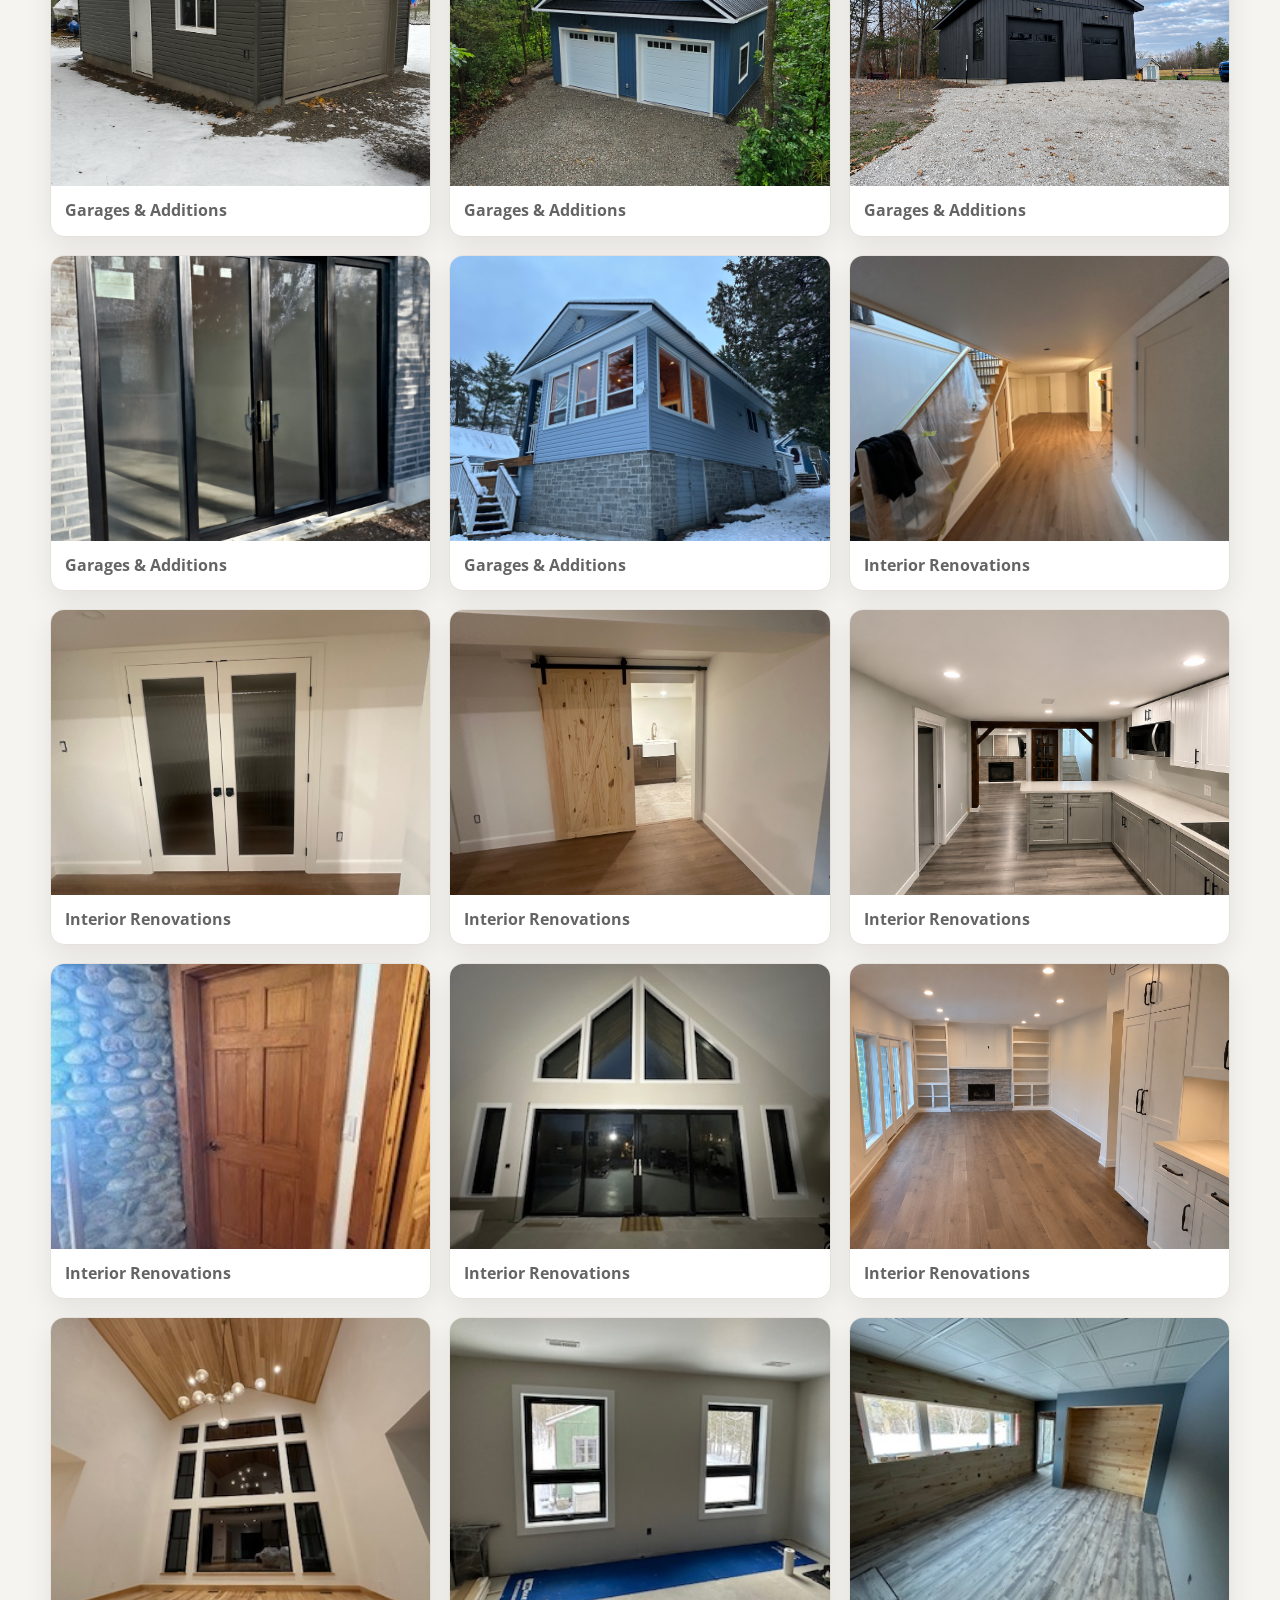
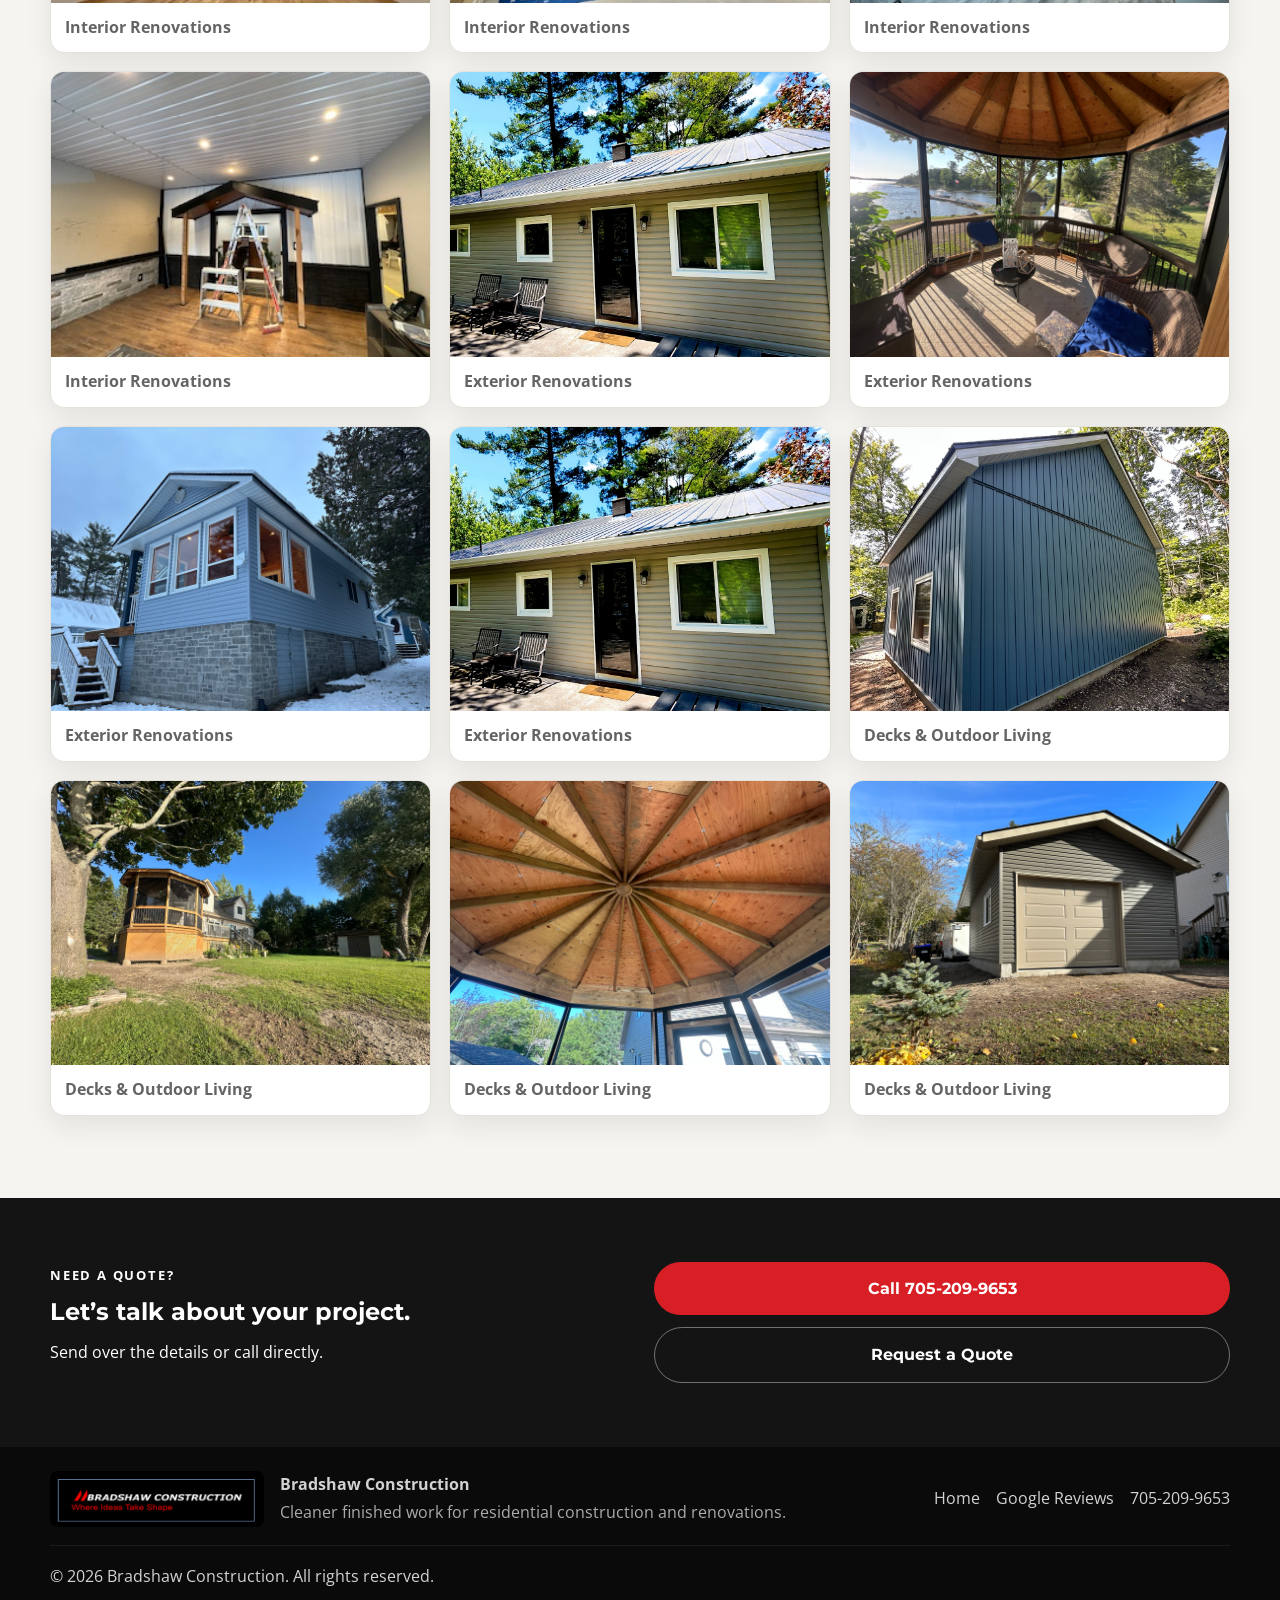
==== commit a4d3ba6b: "Add finished Severn garage to Garages and Additions gallery" ====
--- a/gallery.html
+++ b/gallery.html
@@ -71,6 +71,7 @@
 
           <figure class="gallery-card" id="garages-additions" data-category="garages-additions"><img src="assets/images/ga_garage_snow.jpg" alt="Detached garage in winter" /><figcaption>Garages & Additions</figcaption></figure>
           <figure class="gallery-card" data-category="garages-additions"><img src="assets/images/ga_blue_garage.jpg" alt="Blue garage" /><figcaption>Garages & Additions</figcaption></figure>
+          <figure class="gallery-card" data-category="garages-additions"><img src="assets/images/charcoal_garage_finished.png" alt="Finished charcoal garage in Severn" /><figcaption>Garages & Additions</figcaption></figure>
           <figure class="gallery-card" data-category="garages-additions"><img src="assets/images/ga_garage_front.jpg" alt="Garage front" /><figcaption>Garages & Additions</figcaption></figure>
           <figure class="gallery-card" data-category="garages-additions"><img src="assets/images/ga_addition.jpg" alt="Finished addition" /><figcaption>Garages & Additions</figcaption></figure>
 
